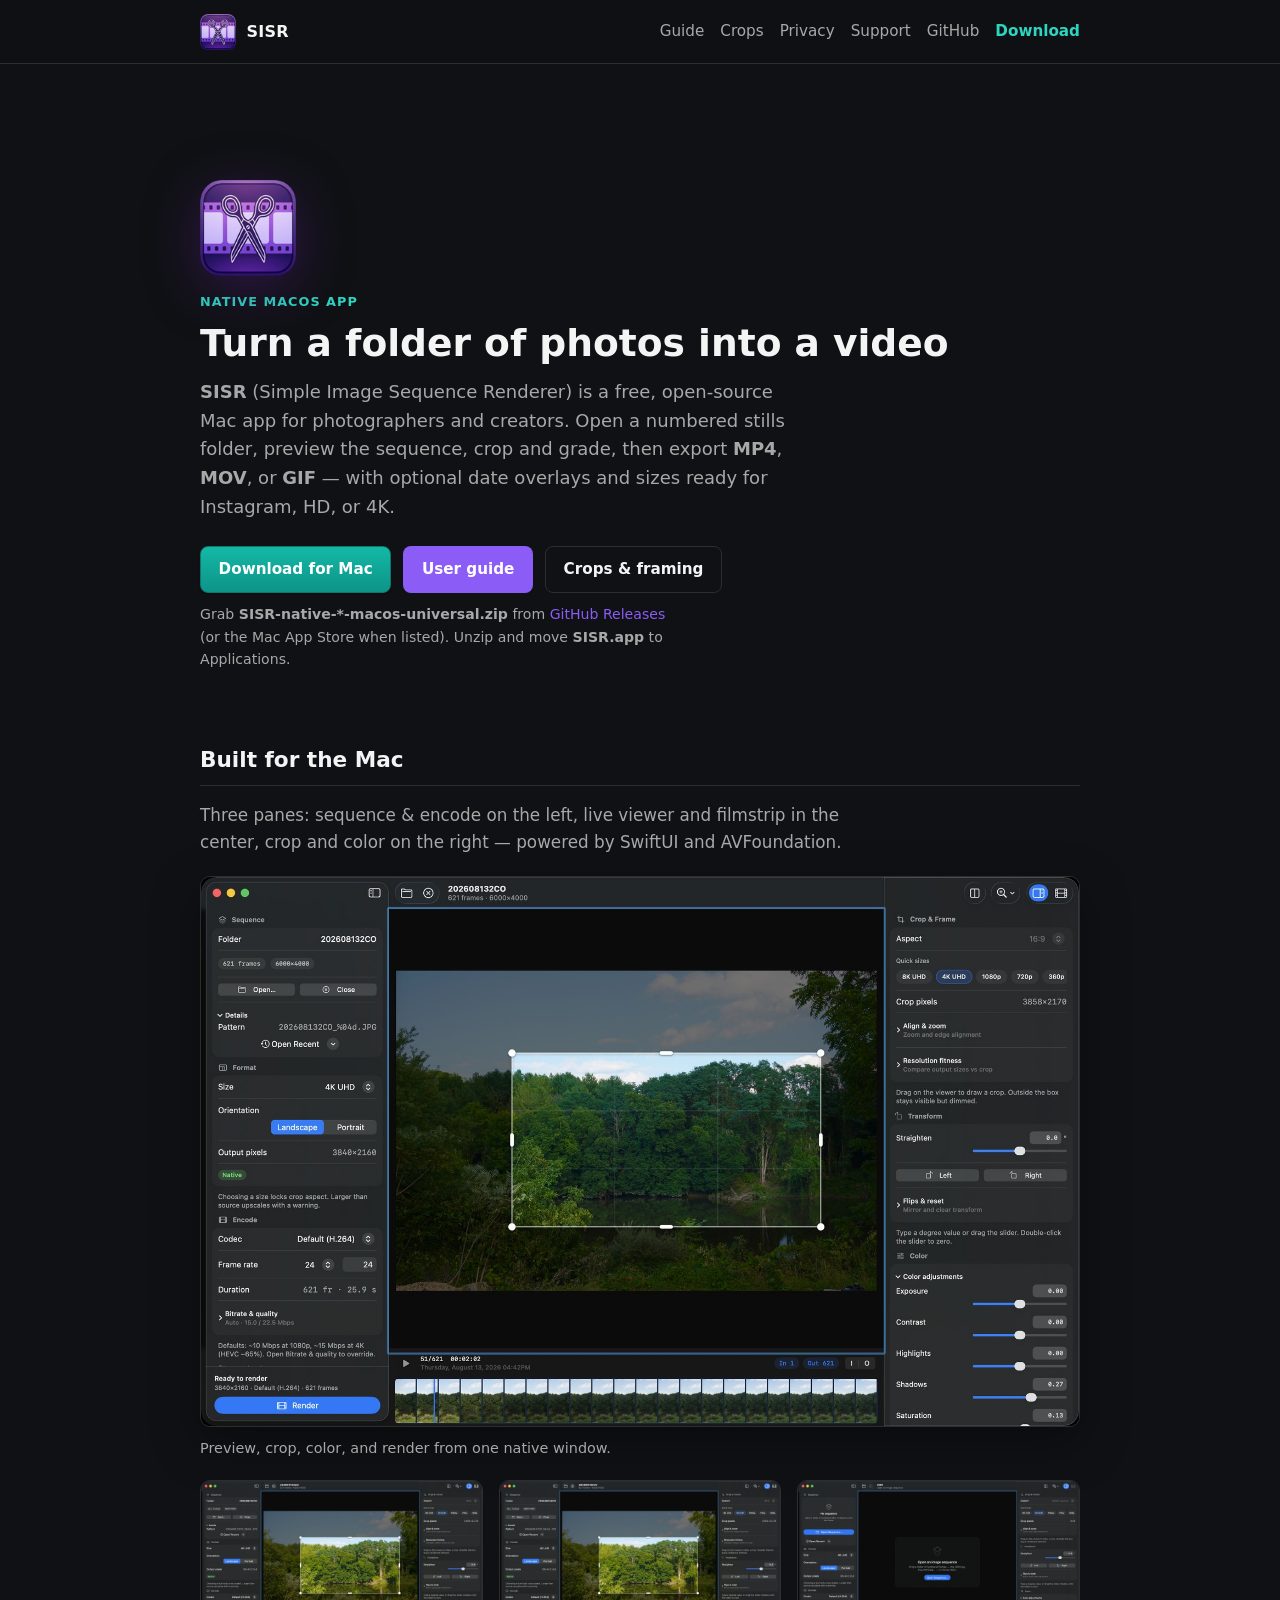
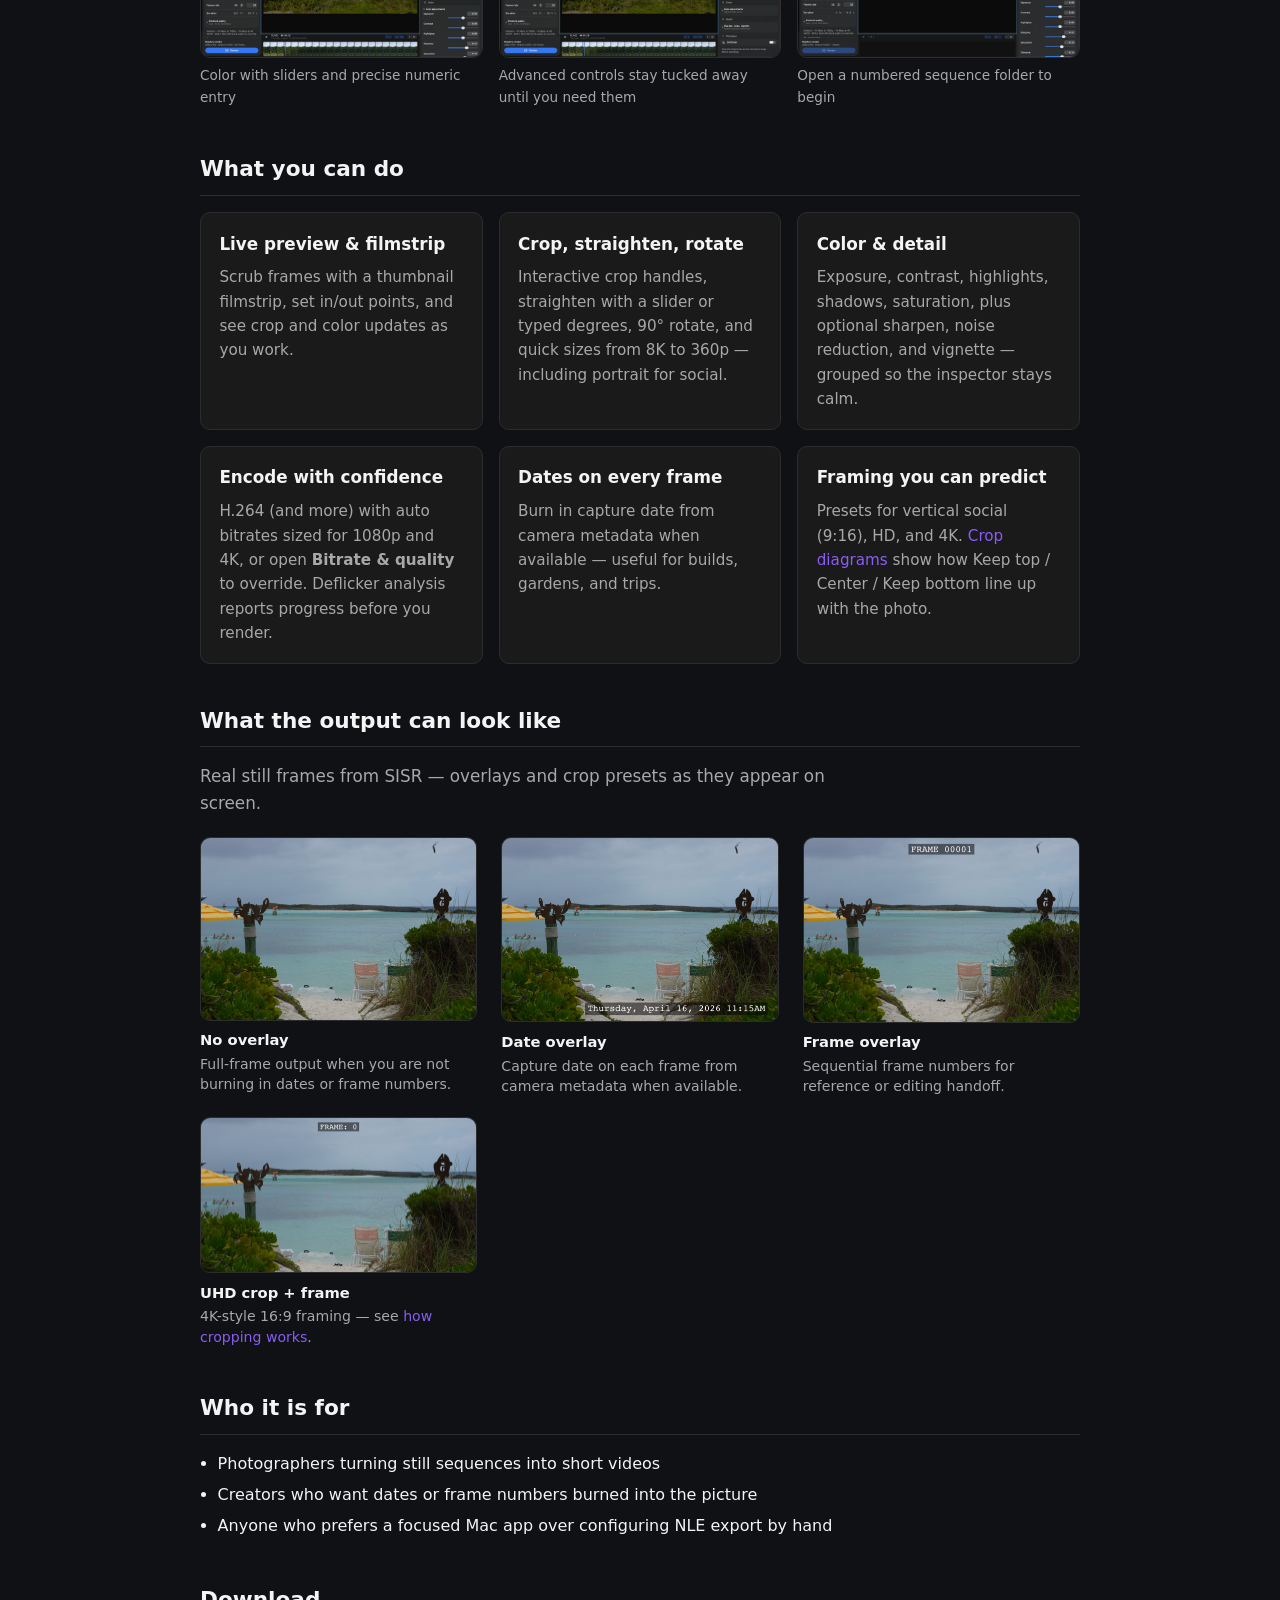
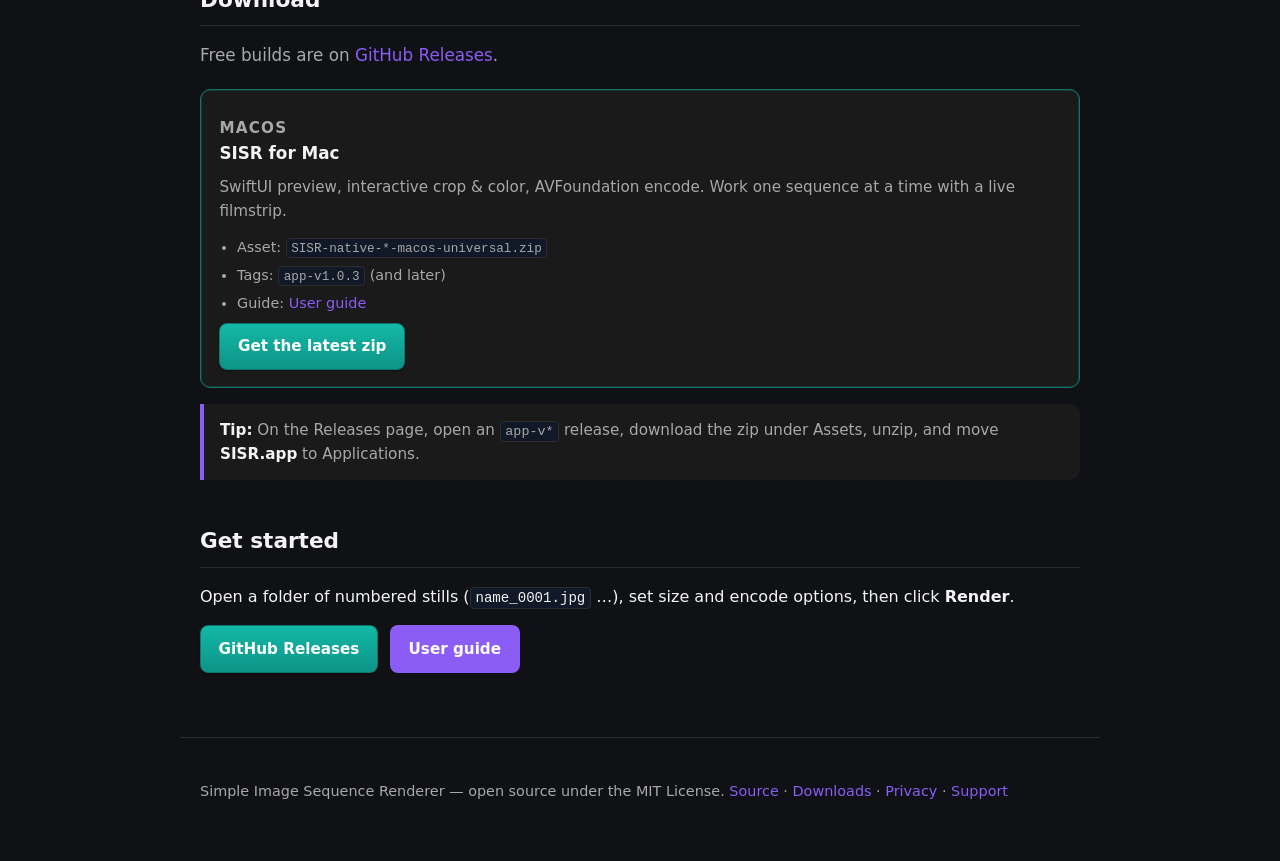
==== docs/index.html @ cbdf5a48 "Initial SISR macOS app at 1.0.3 Flattened native SwiftUI app, docs, and release pipeline as a dedica" ====
<!DOCTYPE html>
<html lang="en">
  <head>
    <meta charset="utf-8" />
    <meta name="viewport" content="width=device-width, initial-scale=1" />
    <title>SISR — Simple Image Sequence Renderer for Mac</title>
    <meta
      name="description"
      content="Native Mac app to turn numbered photo sequences into MP4, MOV, or GIF. Preview, crop, color, and encode with AVFoundation — free and open source."
    />
    <link rel="icon" type="image/png" sizes="32x32" href="assets/favicon-32.png" />
    <link rel="apple-touch-icon" href="assets/icon-128.png" />
    <link rel="stylesheet" href="assets/style.css" />
  </head>
  <body>
    <header class="site-header">
      <div class="site-header__inner">
        <a class="brand" href="index.html" aria-label="SISR home">
          <img
            class="brand__logo"
            src="assets/icon-128.png"
            width="36"
            height="36"
            alt=""
            decoding="async"
          />
          <span>SISR</span>
        </a>
        <nav class="nav" aria-label="Primary">
          <a href="guide.html">Guide</a>
          <a href="crops.html">Crops</a>
          <a href="privacy.html">Privacy</a>
          <a href="support.html">Support</a>
          <a href="https://github.com/timelapsetech/SISR-MacOS">GitHub</a>
          <a class="nav__download" href="https://github.com/timelapsetech/SISR-MacOS/releases"
            >Download</a
          >
        </nav>
      </div>
    </header>

    <main>
      <section class="hero">
        <p class="hero__logo-wrap">
          <img
            class="hero__logo"
            src="assets/icon-128.png"
            width="96"
            height="96"
            alt=""
            decoding="async"
          />
        </p>
        <p class="eyebrow">Native macOS app</p>
        <h1>Turn a folder of photos into a video</h1>
        <p class="lead">
          <strong>SISR</strong> (Simple Image Sequence Renderer) is a free, open-source Mac
          app for photographers and creators. Open a numbered stills folder, preview the
          sequence, crop and grade, then export <strong>MP4</strong>, <strong>MOV</strong>,
          or <strong>GIF</strong> — with optional date overlays and sizes ready for
          Instagram, HD, or 4K.
        </p>
        <div class="btn-row">
          <a
            class="btn btn--download"
            href="https://github.com/timelapsetech/SISR-MacOS/releases"
            >Download for Mac</a
          >
          <a class="btn btn--primary" href="guide.html">User guide</a>
          <a class="btn btn--ghost" href="crops.html">Crops &amp; framing</a>
        </div>
        <p class="download-hint">
          Grab <strong>SISR-native-*-macos-universal.zip</strong> from
          <a href="https://github.com/timelapsetech/SISR-MacOS/releases">GitHub Releases</a>
          (or the Mac App Store when listed). Unzip and move <strong>SISR.app</strong> to
          Applications.
        </p>
      </section>

      <section class="shot-showcase" aria-labelledby="ui-heading">
        <h2 id="ui-heading">Built for the Mac</h2>
        <p class="samples-showcase__lead">
          Three panes: sequence &amp; encode on the left, live viewer and filmstrip in the
          center, crop and color on the right — powered by SwiftUI and AVFoundation.
        </p>
        <figure class="shot-hero">
          <img
            src="assets/screenshots/web-01-workspace.jpg"
            alt="SISR main window with sequence settings, crop overlay, and color adjustments"
            width="1600"
            height="1000"
            decoding="async"
          />
          <figcaption>
            Preview, crop, color, and render from one native window.
          </figcaption>
        </figure>
        <div class="shot-grid">
          <figure class="shot-card">
            <img
              src="assets/screenshots/web-03-color.jpg"
              alt="Color adjustments with sliders and numeric fields"
              width="800"
              height="500"
              loading="lazy"
              decoding="async"
            />
            <figcaption>Color with sliders and precise numeric entry</figcaption>
          </figure>
          <figure class="shot-card">
            <img
              src="assets/screenshots/web-05-controls.jpg"
              alt="Progressive disclosure keeps advanced controls collapsed"
              width="800"
              height="500"
              loading="lazy"
              decoding="async"
            />
            <figcaption>Advanced controls stay tucked away until you need them</figcaption>
          </figure>
          <figure class="shot-card">
            <img
              src="assets/screenshots/web-04-empty.jpg"
              alt="Empty state prompting to open a sequence"
              width="800"
              height="500"
              loading="lazy"
              decoding="async"
            />
            <figcaption>Open a numbered sequence folder to begin</figcaption>
          </figure>
        </div>
      </section>

      <section>
        <h2>What you can do</h2>
        <div class="card-grid">
          <article class="card">
            <h3>Live preview &amp; filmstrip</h3>
            <p>
              Scrub frames with a thumbnail filmstrip, set in/out points, and see crop and
              color updates as you work.
            </p>
          </article>
          <article class="card">
            <h3>Crop, straighten, rotate</h3>
            <p>
              Interactive crop handles, straighten with a slider or typed degrees, 90°
              rotate, and quick sizes from 8K to 360p — including portrait for social.
            </p>
          </article>
          <article class="card">
            <h3>Color &amp; detail</h3>
            <p>
              Exposure, contrast, highlights, shadows, saturation, plus optional sharpen,
              noise reduction, and vignette — grouped so the inspector stays calm.
            </p>
          </article>
          <article class="card">
            <h3>Encode with confidence</h3>
            <p>
              H.264 (and more) with auto bitrates sized for 1080p and 4K, or open
              <strong>Bitrate &amp; quality</strong> to override. Deflicker analysis reports
              progress before you render.
            </p>
          </article>
          <article class="card">
            <h3>Dates on every frame</h3>
            <p>
              Burn in capture date from camera metadata when available — useful for builds,
              gardens, and trips.
            </p>
          </article>
          <article class="card">
            <h3>Framing you can predict</h3>
            <p>
              Presets for vertical social (9:16), HD, and 4K.
              <a href="crops.html">Crop diagrams</a> show how Keep top / Center / Keep bottom
              line up with the photo.
            </p>
          </article>
        </div>
      </section>

      <section id="samples" class="samples-showcase" aria-labelledby="samples-heading">
        <h2 id="samples-heading">What the output can look like</h2>
        <p class="samples-showcase__lead">
          Real still frames from SISR — overlays and crop presets as they appear on screen.
        </p>
        <div class="sample-grid">
          <figure class="sample-figure">
            <img
              src="assets/samples/output-clean.png"
              alt="Landscape photograph as a video frame with no text overlay"
              width="1100"
              height="725"
              loading="lazy"
              decoding="async"
            />
            <figcaption>
              <strong>No overlay</strong>
              Full-frame output when you are not burning in dates or frame numbers.
            </figcaption>
          </figure>
          <figure class="sample-figure">
            <img
              src="assets/samples/overlay-date.png"
              alt="Landscape photograph with a date stamp in the corner"
              width="1100"
              height="732"
              loading="lazy"
              decoding="async"
            />
            <figcaption>
              <strong>Date overlay</strong>
              Capture date on each frame from camera metadata when available.
            </figcaption>
          </figure>
          <figure class="sample-figure">
            <img
              src="assets/samples/overlay-frame.png"
              alt="Landscape photograph with a frame number in the corner"
              width="1100"
              height="733"
              loading="lazy"
              decoding="async"
            />
            <figcaption>
              <strong>Frame overlay</strong>
              Sequential frame numbers for reference or editing handoff.
            </figcaption>
          </figure>
          <figure class="sample-figure">
            <img
              src="assets/samples/crop-uhd-frame.png"
              alt="Wide landscape in 16:9 with a frame number overlay"
              width="1100"
              height="617"
              loading="lazy"
              decoding="async"
            />
            <figcaption>
              <strong>UHD crop + frame</strong>
              4K-style 16:9 framing — see <a href="crops.html">how cropping works</a>.
            </figcaption>
          </figure>
        </div>
      </section>

      <section>
        <h2>Who it is for</h2>
        <ul>
          <li>Photographers turning still sequences into short videos</li>
          <li>Creators who want dates or frame numbers burned into the picture</li>
          <li>Anyone who prefers a focused Mac app over configuring NLE export by hand</li>
        </ul>
      </section>

      <section id="downloads">
        <h2>Download</h2>
        <p class="samples-showcase__lead">
          Free builds are on
          <a href="https://github.com/timelapsetech/SISR-MacOS/releases">GitHub Releases</a>.
        </p>
        <div class="card-grid">
          <article class="card card--accent">
            <p class="card__eyebrow">macOS</p>
            <h3>SISR for Mac</h3>
            <p>
              SwiftUI preview, interactive crop &amp; color, AVFoundation encode. Work one
              sequence at a time with a live filmstrip.
            </p>
            <ul class="card__list">
              <li>Asset: <code>SISR-native-*-macos-universal.zip</code></li>
              <li>Tags: <code>app-v1.0.3</code> (and later)</li>
              <li>Guide: <a href="guide.html">User guide</a></li>
            </ul>
            <p class="card__actions">
              <a
                class="btn btn--download"
                href="https://github.com/timelapsetech/SISR-MacOS/releases"
                >Get the latest zip</a
              >
            </p>
          </article>
        </div>
        <p class="callout">
          <strong>Tip:</strong> On the Releases page, open an <code>app-v*</code> release,
          download the zip under Assets, unzip, and move <strong>SISR.app</strong> to
          Applications.
        </p>
      </section>

      <section>
        <h2>Get started</h2>
        <p>
          Open a folder of numbered stills (<code>name_0001.jpg</code> …), set size and
          encode options, then click <strong>Render</strong>.
        </p>
        <div class="download-inline">
          <a
            class="btn btn--download"
            href="https://github.com/timelapsetech/SISR-MacOS/releases"
            >GitHub Releases</a
          >
          <a class="btn btn--primary" href="guide.html">User guide</a>
        </div>
      </section>
    </main>

    <footer class="site-footer">
      <p>
        Simple Image Sequence Renderer — open source under the MIT License.
        <a href="https://github.com/timelapsetech/SISR-MacOS">Source</a>
        ·
        <a href="https://github.com/timelapsetech/SISR-MacOS/releases">Downloads</a>
        ·
        <a href="privacy.html">Privacy</a>
        ·
        <a href="support.html">Support</a>
      </p>
    </footer>
  </body>
</html>
---- docs/assets/style.css ----
/* SISR GitHub Pages — accents follow the purple app icon */
:root {
  --bg: #0f1114;
  --surface: #1a1a1a;
  --border: #2d2d2d;
  --text: #f4f4f5;
  --muted: #a8a8a8;
  --accent: #8b5cf6;
  --accent-dim: #7c3aed;
  --danger: #f87171;
  --ok: #34d399;
  --font: "Segoe UI", system-ui, -apple-system, sans-serif;
  --mono: ui-monospace, "Cascadia Code", "SF Mono", Menlo, monospace;
  --radius: 10px;
  --max: 920px;
  --max-wide: 1100px;
}

*,
*::before,
*::after {
  box-sizing: border-box;
}

html {
  scroll-behavior: smooth;
}

body {
  margin: 0;
  font-family: var(--font);
  background: var(--bg);
  color: var(--text);
  line-height: 1.6;
}

a {
  color: var(--accent);
  text-decoration: none;
}

a:hover {
  text-decoration: underline;
}

.site-header {
  position: sticky;
  top: 0;
  z-index: 50;
  background: rgba(15, 17, 20, 0.92);
  backdrop-filter: blur(10px);
  border-bottom: 1px solid var(--border);
}

.site-header__inner {
  max-width: var(--max);
  margin: 0 auto;
  padding: 0.85rem 1.25rem;
  display: flex;
  align-items: center;
  justify-content: space-between;
  gap: 1rem;
}

.brand {
  display: flex;
  align-items: center;
  gap: 0.65rem;
  font-weight: 700;
  letter-spacing: 0.02em;
  color: var(--text);
  text-decoration: none;
}

.brand:hover {
  text-decoration: none;
  color: var(--text);
}

.brand__logo {
  width: 36px;
  height: 36px;
  display: block;
  flex-shrink: 0;
  object-fit: contain;
}

.hero__logo-wrap {
  margin: 0 0 1rem;
}

.hero__logo {
  width: 96px;
  height: 96px;
  display: block;
  object-fit: contain;
  filter: drop-shadow(0 12px 28px rgba(88, 28, 135, 0.45));
}

.nav {
  display: flex;
  flex-wrap: wrap;
  gap: 0.5rem 1rem;
  font-size: 0.95rem;
}

.nav a {
  color: var(--muted);
}

.nav a:hover {
  color: var(--text);
}

.nav a.nav__download {
  color: #2dd4bf;
  font-weight: 600;
}

.nav a.nav__download:hover {
  color: #5eead4;
}

main {
  max-width: var(--max);
  margin: 0 auto;
  padding: 2rem 1.25rem 4rem;
}

.hero {
  padding: 2.5rem 0 2rem;
}

.hero h1 {
  font-size: clamp(1.75rem, 4vw, 2.35rem);
  line-height: 1.2;
  margin: 0 0 0.75rem;
  font-weight: 800;
}

.lead {
  font-size: 1.125rem;
  color: var(--muted);
  max-width: 52ch;
  margin: 0 0 1.5rem;
}

.btn-row {
  display: flex;
  flex-wrap: wrap;
  gap: 0.75rem;
  align-items: center;
}

.download-hint {
  margin: 0.65rem 0 0;
  font-size: 0.88rem;
  color: var(--muted);
  max-width: 52ch;
}

.get-started-advanced {
  margin: 1.25rem 0 0;
  font-size: 0.95rem;
  color: var(--muted);
  max-width: 60ch;
}

.download-inline {
  margin: 1rem 0 0;
  display: flex;
  flex-wrap: wrap;
  gap: 0.75rem;
  align-items: center;
}

.download-inline .download-hint {
  margin: 0;
  flex: 1;
  min-width: min(100%, 16rem);
}

.btn {
  display: inline-flex;
  align-items: center;
  justify-content: center;
  padding: 0.65rem 1.1rem;
  border-radius: 8px;
  font-weight: 600;
  font-size: 0.95rem;
  border: 1px solid transparent;
  cursor: pointer;
  text-decoration: none;
}

.btn:hover {
  text-decoration: none;
}

.btn--primary {
  background: var(--accent);
  color: #fff;
}

.btn--primary:hover {
  background: var(--accent-dim);
  color: #fff;
}

.btn--download {
  background: linear-gradient(180deg, #14b8a6 0%, #0d9488 100%);
  color: #fff;
  border-color: #0f766e;
  box-shadow: 0 1px 2px rgba(0, 0, 0, 0.35);
}

.btn--download:hover {
  background: linear-gradient(180deg, #2dd4bf 0%, #14b8a6 100%);
  color: #fff;
}

.btn--ghost {
  background: transparent;
  border-color: var(--border);
  color: var(--text);
}

.btn--ghost:hover {
  border-color: var(--accent);
  color: var(--text);
}

section {
  margin-top: 2.75rem;
}

section h2 {
  font-size: 1.35rem;
  margin: 0 0 1rem;
  padding-bottom: 0.5rem;
  border-bottom: 1px solid var(--border);
}

section h3 {
  font-size: 1.1rem;
  margin: 1.5rem 0 0.5rem;
}

p {
  margin: 0.65rem 0;
}

ul {
  margin: 0.5rem 0 0.5rem 1.1rem;
  padding: 0;
}

li {
  margin: 0.35rem 0;
}

.card-grid {
  display: grid;
  gap: 1rem;
  grid-template-columns: repeat(auto-fit, minmax(240px, 1fr));
}

.card {
  background: var(--surface);
  border: 1px solid var(--border);
  border-radius: var(--radius);
  padding: 1.1rem 1.15rem;
}

.card h3 {
  margin-top: 0;
  font-size: 1.05rem;
}

.card p {
  color: var(--muted);
  font-size: 0.95rem;
  margin: 0.5rem 0 0;
}

.card--accent {
  border-color: #0f766e;
  box-shadow: inset 0 0 0 1px rgba(45, 212, 191, 0.15);
}

.card__eyebrow {
  margin: 0 0 0.35rem;
  font-size: 0.72rem;
  font-weight: 700;
  letter-spacing: 0.08em;
  text-transform: uppercase;
  color: #2dd4bf;
}

.card__list {
  margin: 0.75rem 0 0 1.1rem;
  padding: 0;
  color: var(--muted);
  font-size: 0.9rem;
}

.card__list li {
  margin: 0.3rem 0;
}

.card__actions {
  margin: 1rem 0 0;
  display: flex;
  flex-wrap: wrap;
  gap: 0.65rem;
}

.callout {
  border-left: 4px solid var(--accent);
  background: var(--surface);
  padding: 0.85rem 1rem;
  border-radius: 0 var(--radius) var(--radius) 0;
  margin: 1rem 0;
  color: var(--muted);
  font-size: 0.95rem;
}

.callout strong {
  color: var(--text);
}

table {
  width: 100%;
  border-collapse: collapse;
  font-size: 0.92rem;
  margin: 1rem 0;
}

th,
td {
  border: 1px solid var(--border);
  padding: 0.55rem 0.65rem;
  text-align: left;
  vertical-align: top;
}

th {
  background: var(--surface);
  color: var(--muted);
  font-weight: 600;
}

code,
kbd {
  font-family: var(--mono);
  font-size: 0.88em;
  background: #111827;
  padding: 0.12em 0.35em;
  border-radius: 4px;
  border: 1px solid var(--border);
}

pre {
  background: #111827;
  border: 1px solid var(--border);
  border-radius: var(--radius);
  padding: 1rem;
  overflow-x: auto;
  font-size: 0.85rem;
  line-height: 1.45;
}

pre code {
  border: 0;
  padding: 0;
  background: transparent;
}

.figure {
  margin: 1.25rem 0;
  padding: 1rem;
  background: var(--surface);
  border: 1px solid var(--border);
  border-radius: var(--radius);
}

.figure__title {
  font-weight: 700;
  margin: 0 0 0.75rem;
  font-size: 1rem;
}

.figure__caption {
  margin: 0.75rem 0 0;
  font-size: 0.9rem;
  color: var(--muted);
}

.figure__intro {
  margin: 0 0 1rem;
  font-size: 0.95rem;
  color: var(--muted);
}

.diagram-row {
  display: grid;
  gap: 1rem;
  grid-template-columns: repeat(auto-fit, minmax(200px, 1fr));
  align-items: start;
}

.diagram-box {
  text-align: center;
}

.diagram-box svg {
  max-width: 100%;
  height: auto;
  display: block;
  margin: 0 auto;
}

.diagram-label {
  font-size: 0.82rem;
  color: var(--muted);
  margin-top: 0.5rem;
}

.app-map {
  font-size: 0.8rem;
  color: var(--muted);
  display: inline-block;
  margin-top: 0.2rem;
  line-height: 1.45;
}

.badge {
  display: inline-block;
  font-size: 0.72rem;
  font-weight: 700;
  text-transform: uppercase;
  letter-spacing: 0.06em;
  padding: 0.2rem 0.45rem;
  border-radius: 4px;
  background: #1e3a5f;
  color: #93c5fd;
  vertical-align: middle;
}

/* Sample output screenshots (marketing / guide) */
.samples-showcase {
  margin-top: 2.5rem;
}

.samples-showcase__lead {
  color: var(--muted);
  font-size: 1.05rem;
  max-width: 62ch;
  margin: 0 0 1.25rem;
}

.sample-grid {
  display: grid;
  gap: 1.25rem 1.5rem;
  grid-template-columns: repeat(auto-fit, minmax(240px, 1fr));
  align-items: start;
}

.sample-figure {
  margin: 0;
  padding: 0;
}

.sample-figure img {
  width: 100%;
  height: auto;
  display: block;
  border-radius: var(--radius);
  border: 1px solid var(--border);
  background: #111827;
}

.sample-figure figcaption {
  margin: 0.55rem 0 0;
  font-size: 0.88rem;
  color: var(--muted);
  line-height: 1.45;
}

.sample-figure figcaption strong {
  color: var(--text);
  display: block;
  font-size: 0.92rem;
  margin-bottom: 0.2rem;
}

.sample-grid--compact {
  grid-template-columns: repeat(auto-fit, minmax(200px, 1fr));
  max-width: 100%;
}

.sample-realshot {
  margin-top: 1.5rem;
}

.site-footer {
  max-width: var(--max);
  margin: 0 auto;
  padding: 2rem 1.25rem 3rem;
  border-top: 1px solid var(--border);
  color: var(--muted);
  font-size: 0.9rem;
}

.eyebrow {
  margin: 0 0 0.5rem;
  font-size: 0.8rem;
  font-weight: 700;
  letter-spacing: 0.08em;
  text-transform: uppercase;
  color: #2dd4bf;
}

.shot-showcase {
  margin-top: 2.5rem;
}

.shot-hero {
  margin: 0 0 1.25rem;
  padding: 0;
}

.shot-hero--inline {
  margin: 1.5rem 0;
}

.shot-hero img {
  width: 100%;
  height: auto;
  display: block;
  border-radius: var(--radius);
  border: 1px solid var(--border);
  background: #111827;
  box-shadow: 0 16px 48px rgba(0, 0, 0, 0.35);
}

.shot-hero figcaption {
  margin: 0.65rem 0 0;
  font-size: 0.9rem;
  color: var(--muted);
}

.shot-grid {
  display: grid;
  gap: 1rem;
  grid-template-columns: repeat(auto-fit, minmax(220px, 1fr));
}

.shot-card {
  margin: 0;
}

.shot-card img {
  width: 100%;
  height: auto;
  display: block;
  border-radius: var(--radius);
  border: 1px solid var(--border);
  background: #111827;
}

.shot-card figcaption {
  margin: 0.45rem 0 0;
  font-size: 0.85rem;
  color: var(--muted);
}

.steps {
  margin: 0.5rem 0 0.5rem 1.25rem;
  padding: 0;
}

.steps li {
  margin: 0.5rem 0;
}

.nav a[aria-current="page"] {
  color: var(--text);
  font-weight: 600;
}

@media (max-width: 520px) {
  .site-header__inner {
    flex-direction: column;
    align-items: flex-start;
  }
}
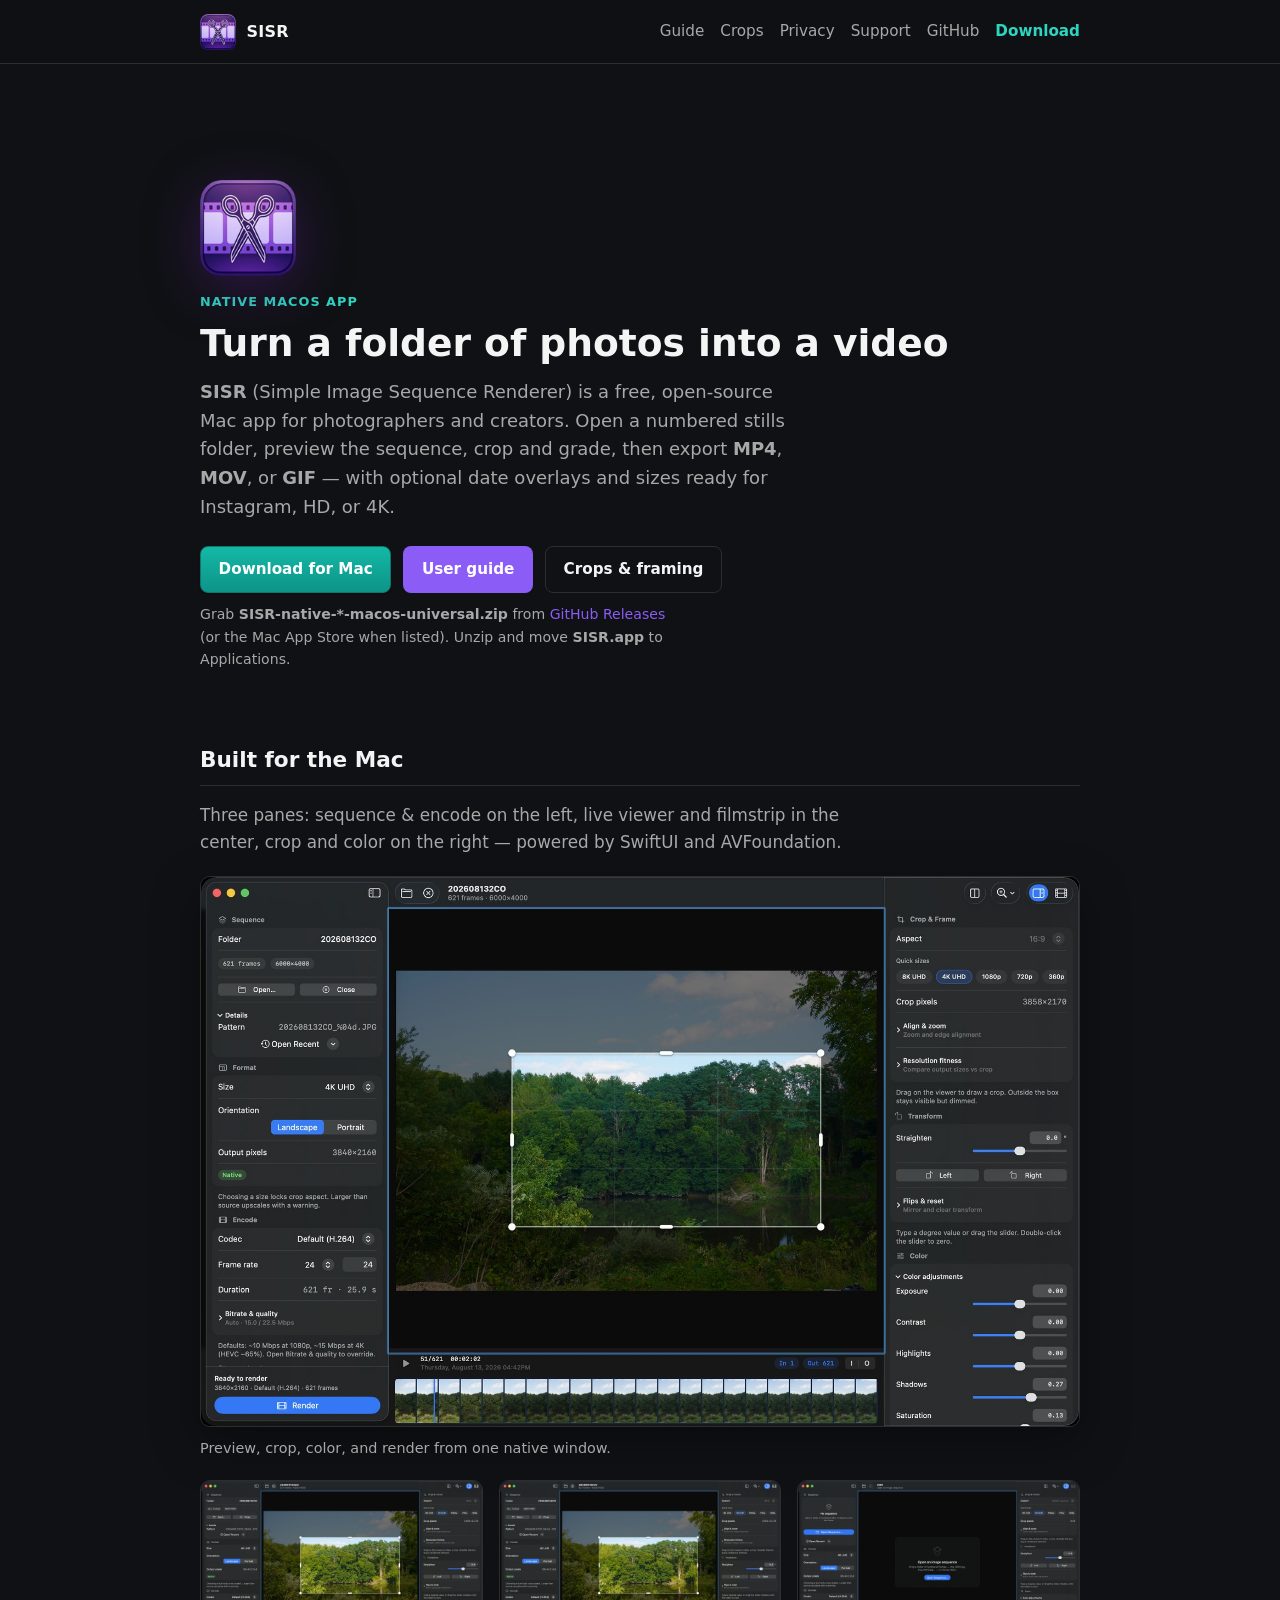
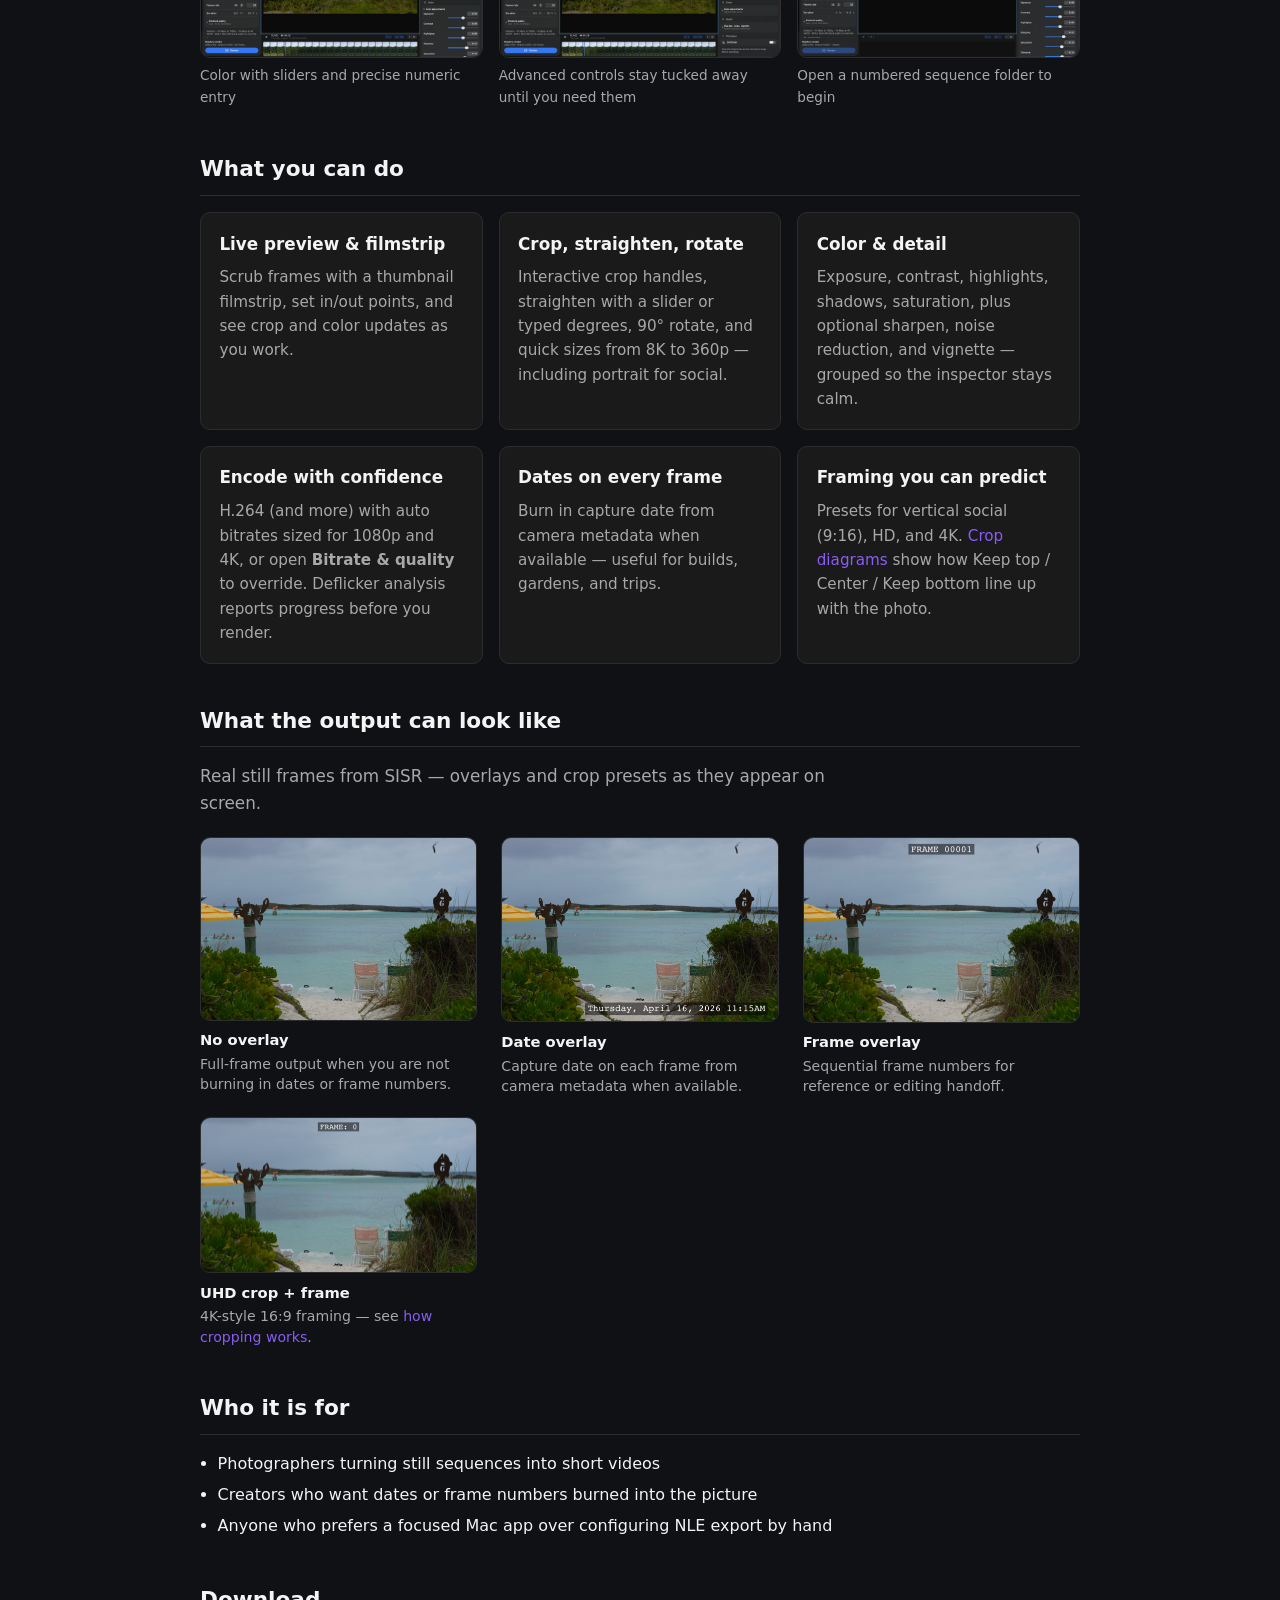
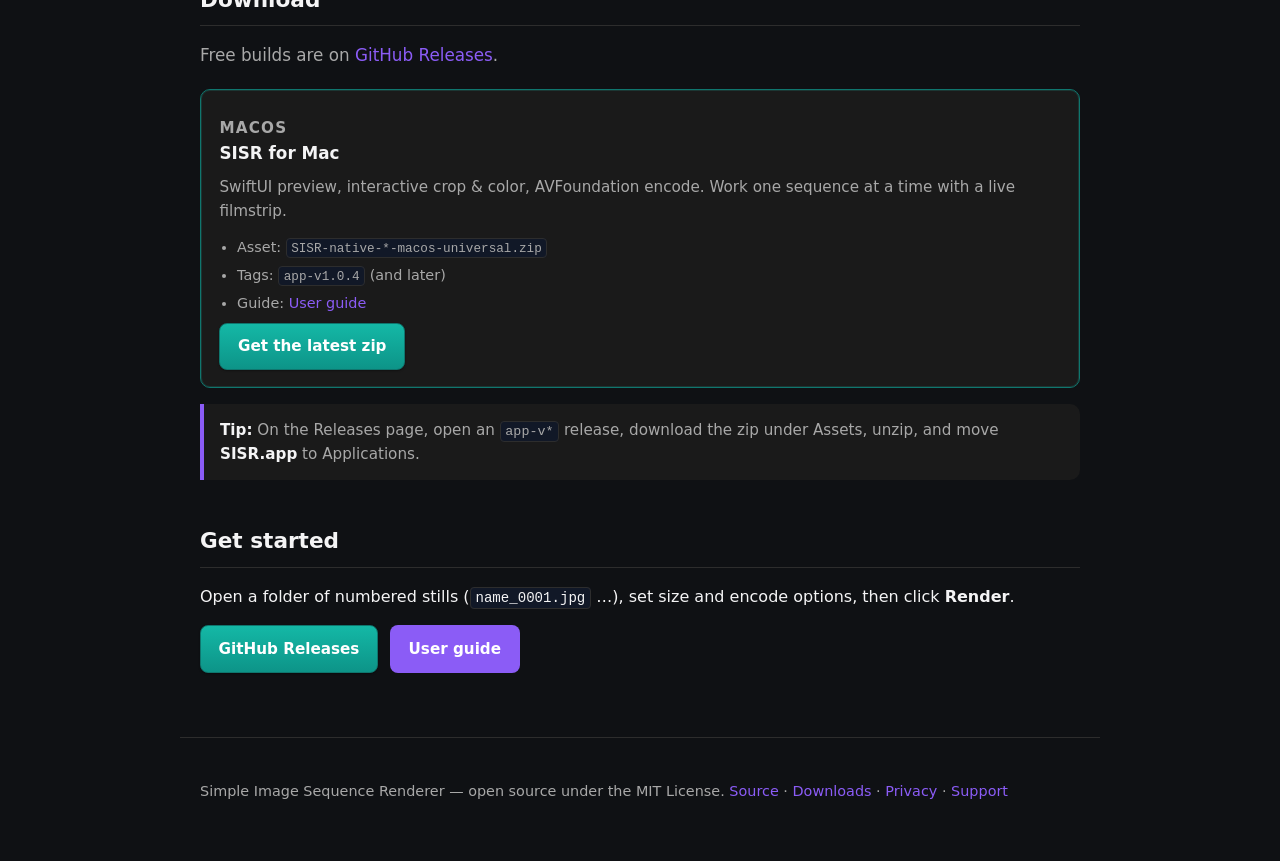
==== commit 3ab071c1: "Fix overlay opacity render" ====
--- a/docs/index.html
+++ b/docs/index.html
@@ -272,7 +272,7 @@
             </p>
             <ul class="card__list">
               <li>Asset: <code>SISR-native-*-macos-universal.zip</code></li>
-              <li>Tags: <code>app-v1.0.3</code> (and later)</li>
+              <li>Tags: <code>app-v1.0.4</code> (and later)</li>
               <li>Guide: <a href="guide.html">User guide</a></li>
             </ul>
             <p class="card__actions">
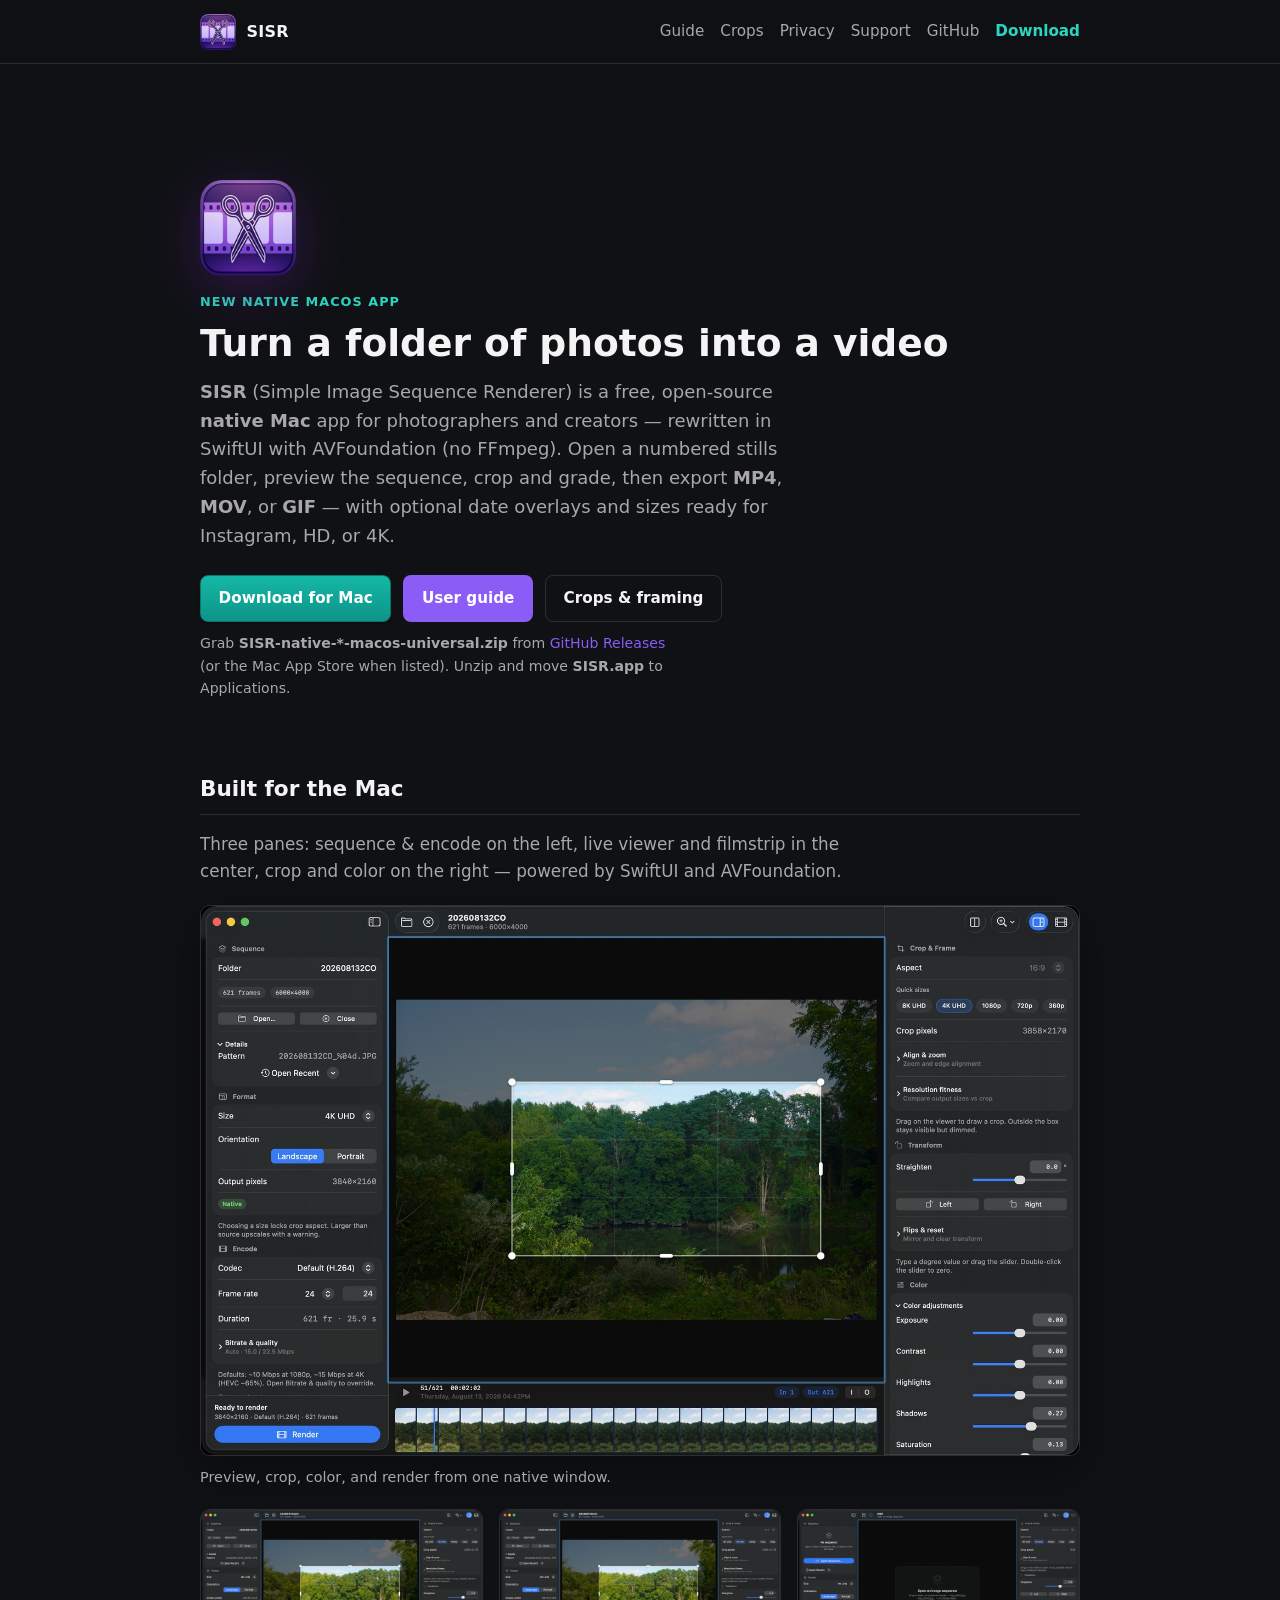
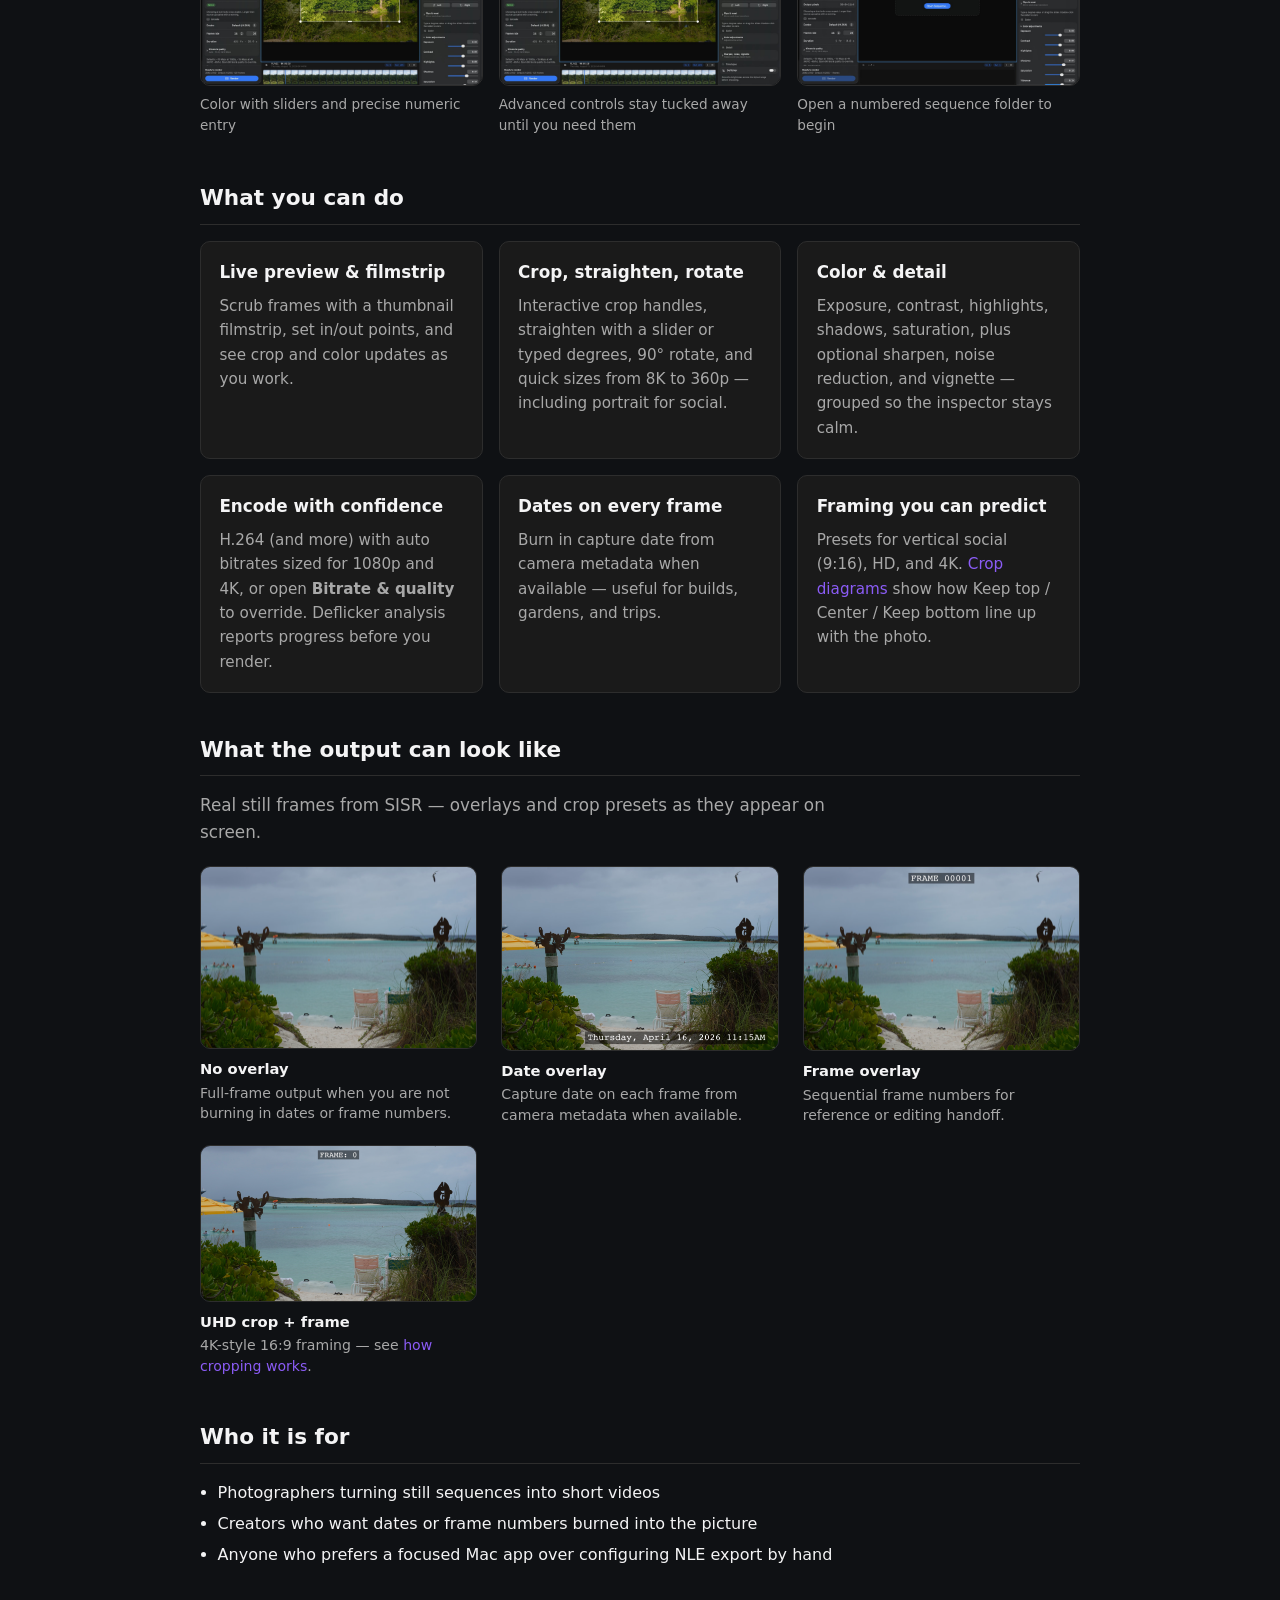
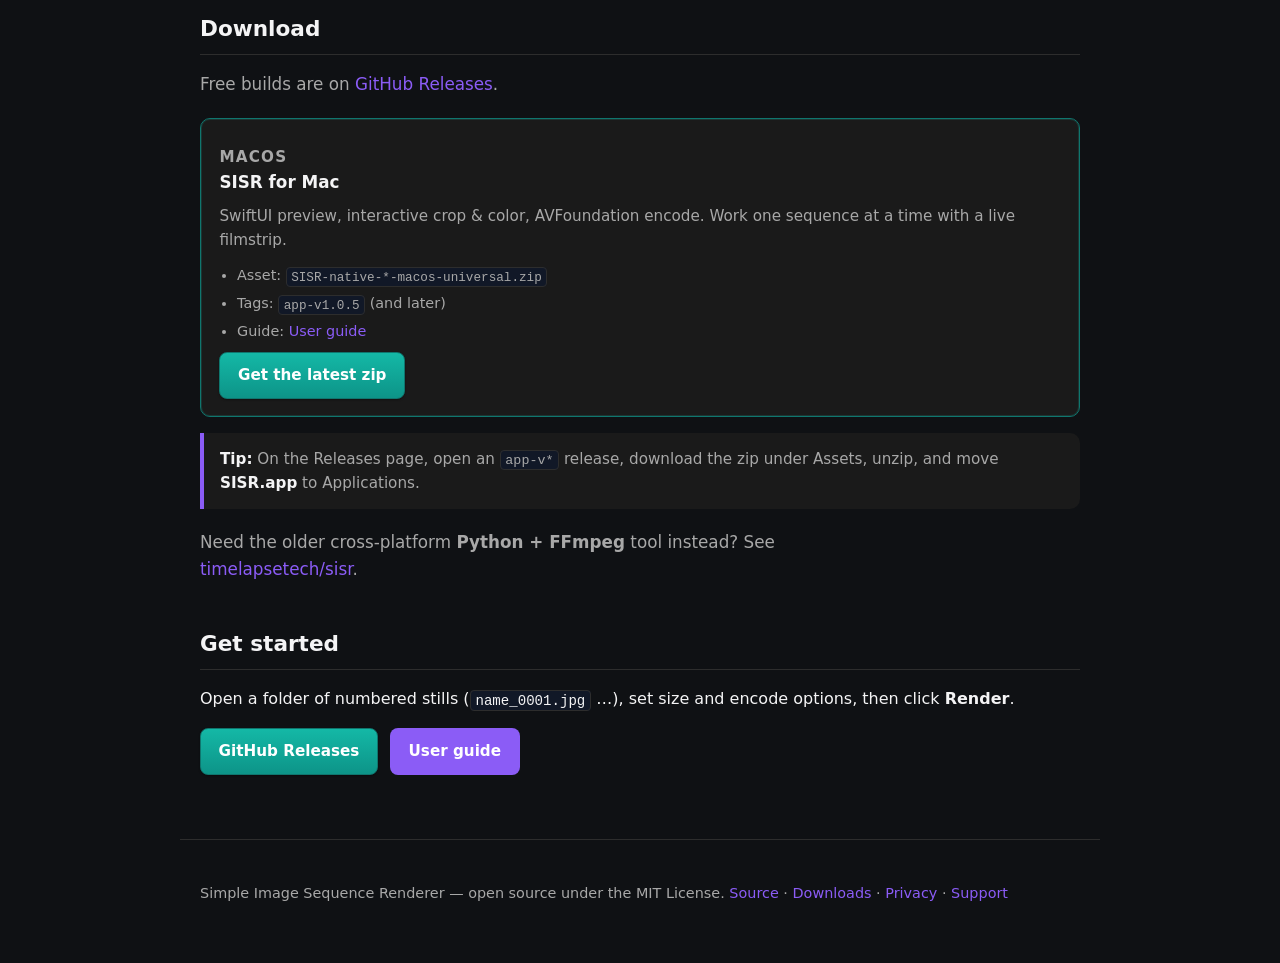
==== commit 3d0e86c3: "Update sandboxing and window close" ====
--- a/docs/index.html
+++ b/docs/index.html
@@ -51,11 +51,12 @@
             decoding="async"
           />
         </p>
-        <p class="eyebrow">Native macOS app</p>
+        <p class="eyebrow">New native macOS app</p>
         <h1>Turn a folder of photos into a video</h1>
         <p class="lead">
-          <strong>SISR</strong> (Simple Image Sequence Renderer) is a free, open-source Mac
-          app for photographers and creators. Open a numbered stills folder, preview the
+          <strong>SISR</strong> (Simple Image Sequence Renderer) is a free, open-source
+          <strong>native Mac</strong> app for photographers and creators — rewritten in
+          SwiftUI with AVFoundation (no FFmpeg). Open a numbered stills folder, preview the
           sequence, crop and grade, then export <strong>MP4</strong>, <strong>MOV</strong>,
           or <strong>GIF</strong> — with optional date overlays and sizes ready for
           Instagram, HD, or 4K.
@@ -272,7 +273,7 @@
             </p>
             <ul class="card__list">
               <li>Asset: <code>SISR-native-*-macos-universal.zip</code></li>
-              <li>Tags: <code>app-v1.0.4</code> (and later)</li>
+              <li>Tags: <code>app-v1.0.5</code> (and later)</li>
               <li>Guide: <a href="guide.html">User guide</a></li>
             </ul>
             <p class="card__actions">
@@ -288,6 +289,11 @@
           <strong>Tip:</strong> On the Releases page, open an <code>app-v*</code> release,
           download the zip under Assets, unzip, and move <strong>SISR.app</strong> to
           Applications.
+        </p>
+        <p class="samples-showcase__lead" style="margin-top: 1.25rem">
+          Need the older cross-platform <strong>Python + FFmpeg</strong> tool instead?
+          See
+          <a href="https://github.com/timelapsetech/sisr">timelapsetech/sisr</a>.
         </p>
       </section>
 
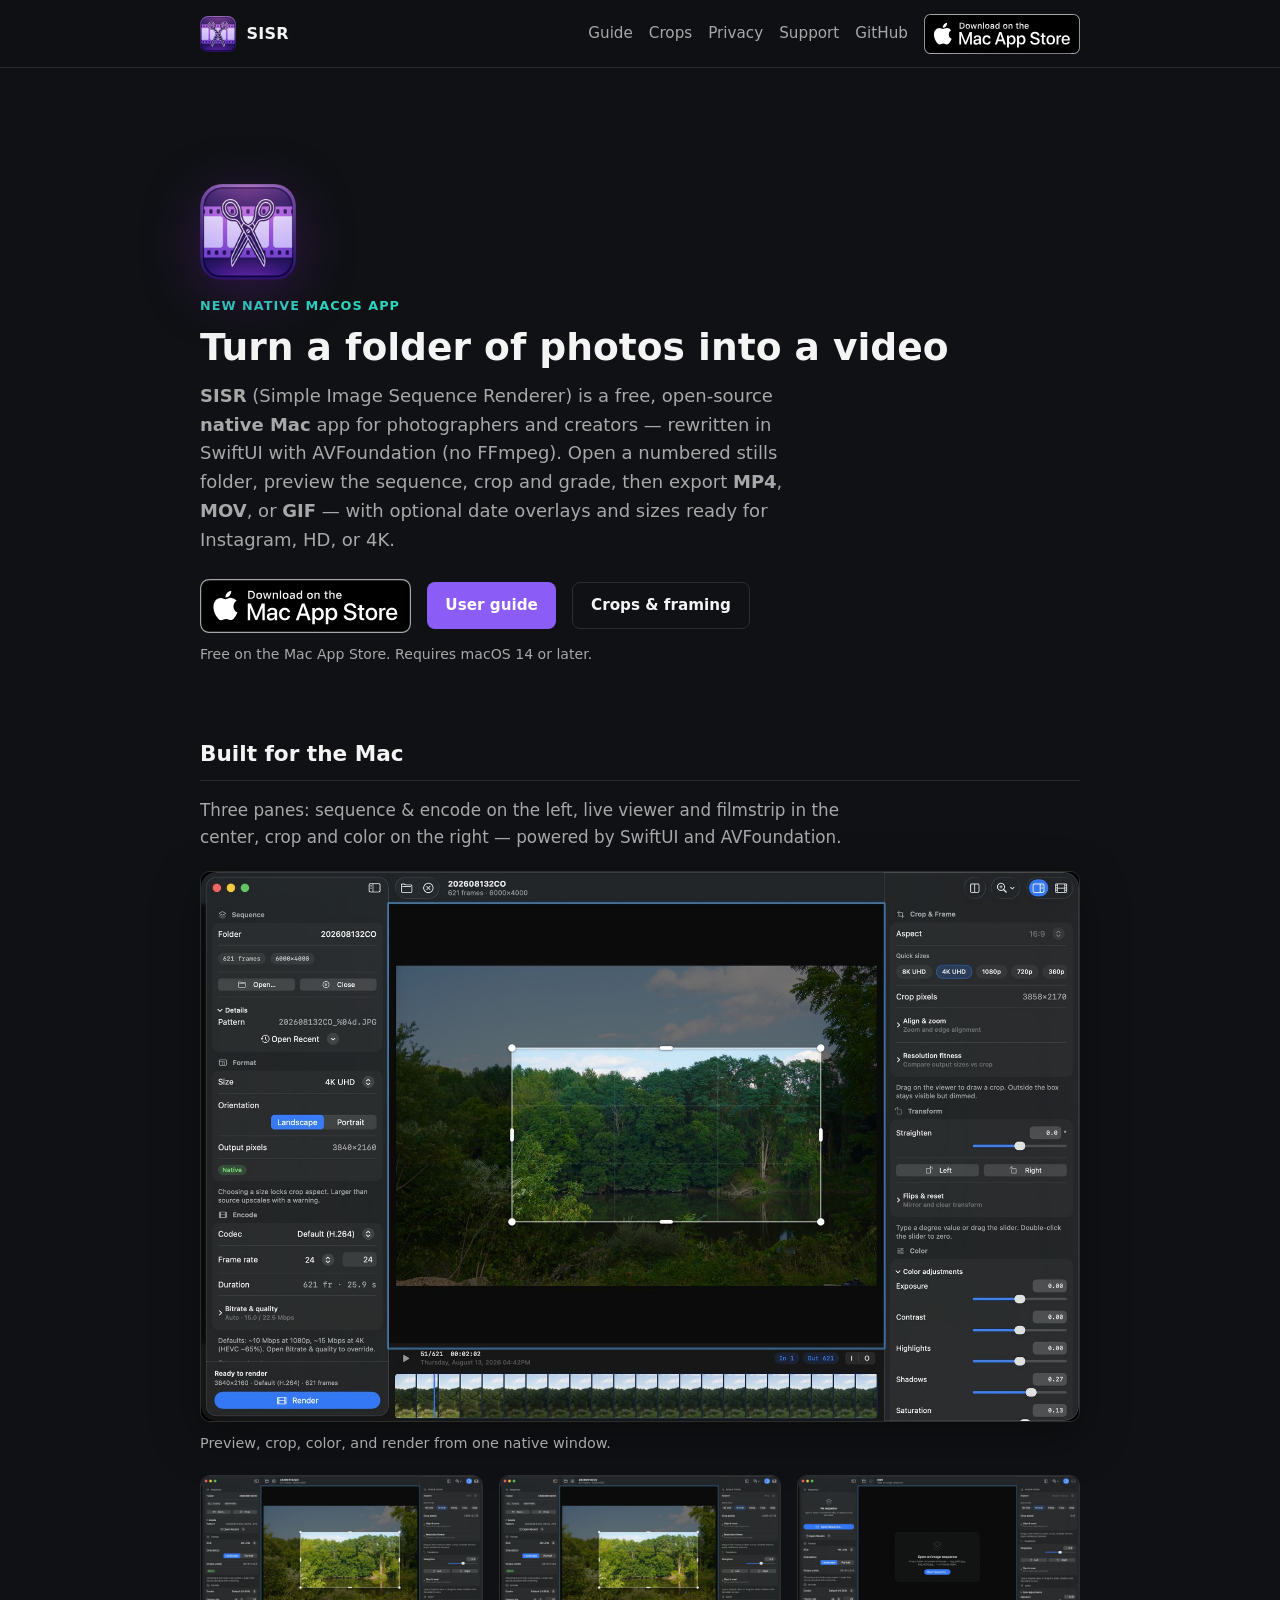
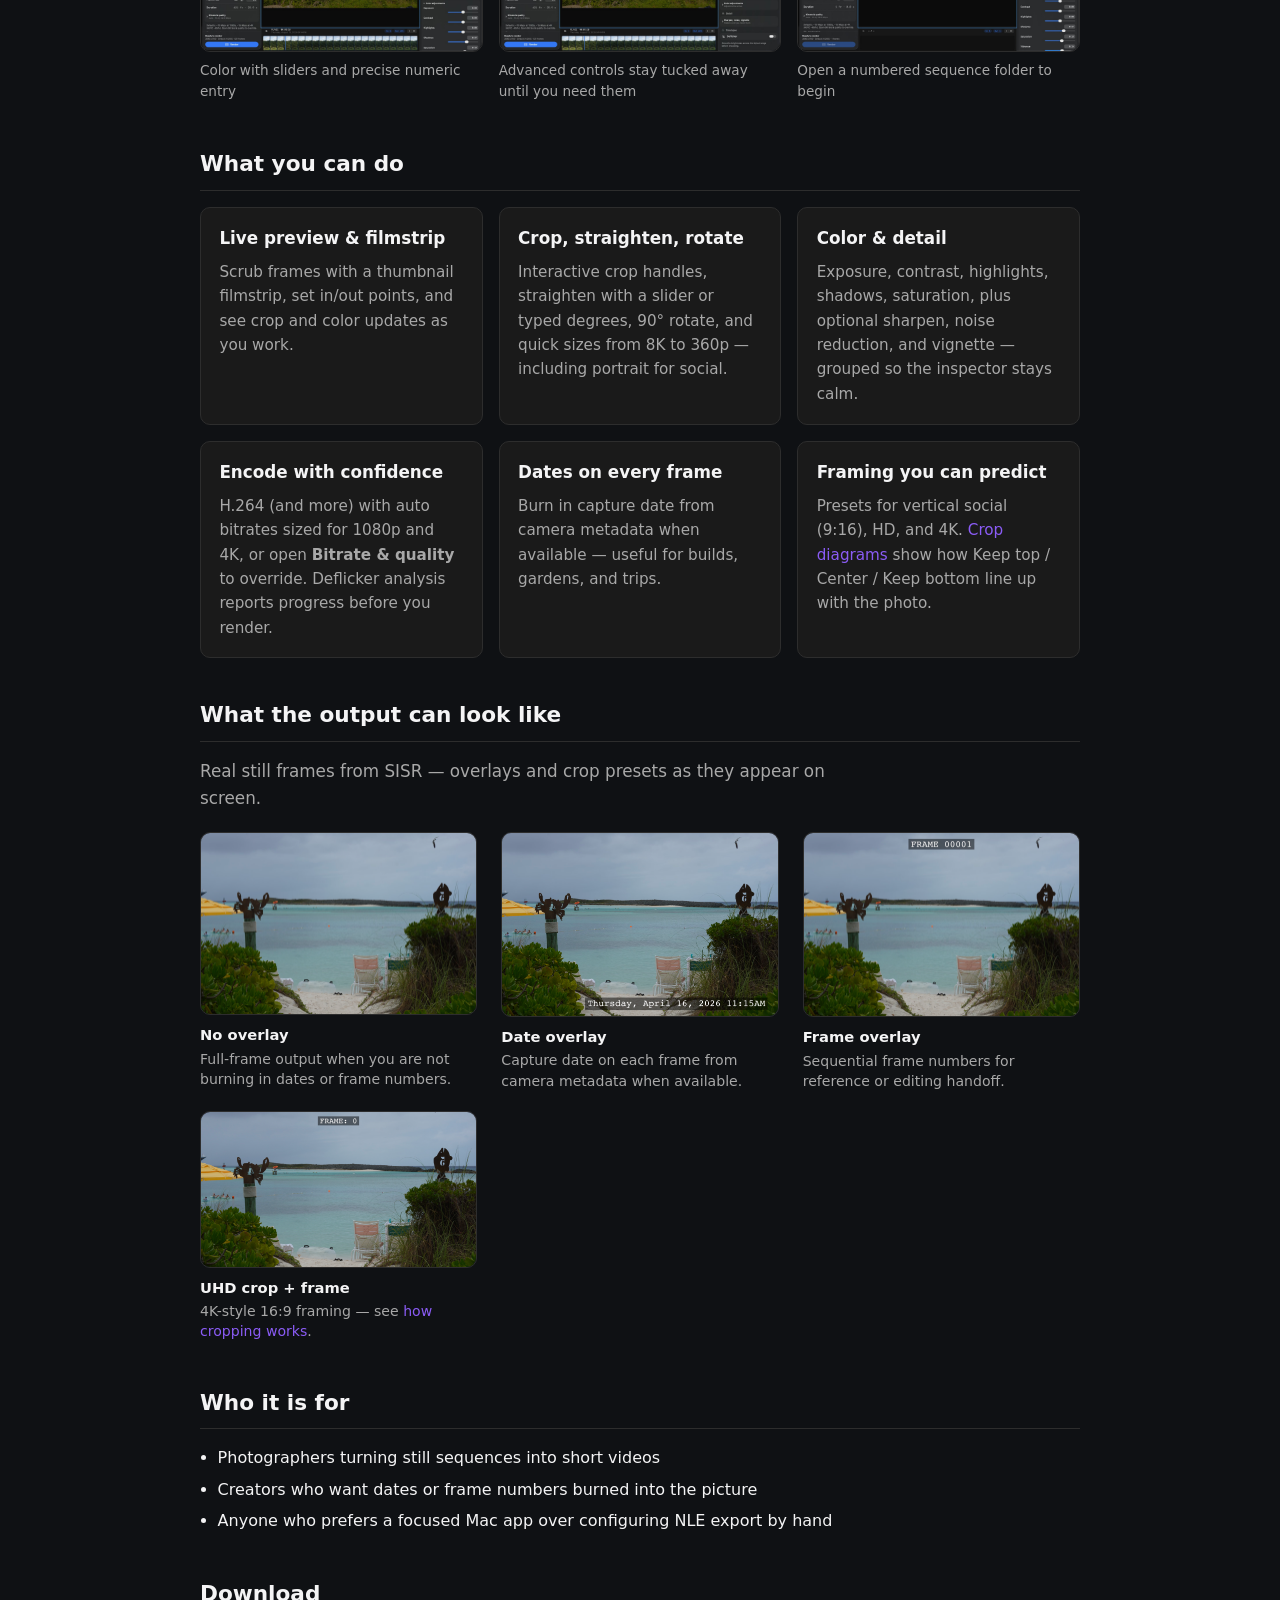
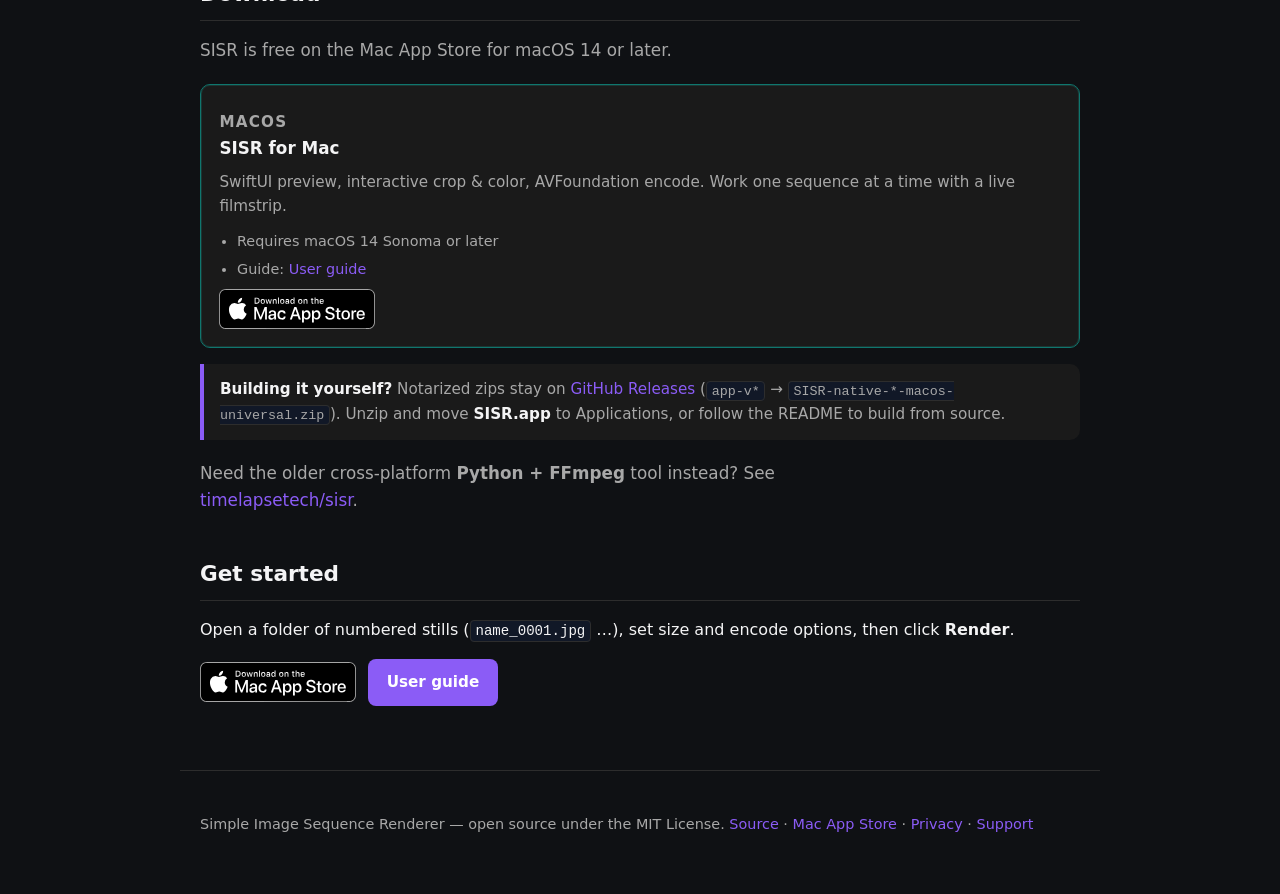
==== commit 3d5ee637: "Updated docs for app store link" ====
--- a/docs/index.html
+++ b/docs/index.html
@@ -6,7 +6,7 @@
     <title>SISR — Simple Image Sequence Renderer for Mac</title>
     <meta
       name="description"
-      content="Native Mac app to turn numbered photo sequences into MP4, MOV, or GIF. Preview, crop, color, and encode with AVFoundation — free and open source."
+      content="Native Mac app to turn numbered photo sequences into MP4, MOV, or GIF. Preview, crop, color, and encode with AVFoundation. Free on the Mac App Store."
     />
     <link rel="icon" type="image/png" sizes="32x32" href="assets/favicon-32.png" />
     <link rel="apple-touch-icon" href="assets/icon-128.png" />
@@ -32,9 +32,18 @@
           <a href="privacy.html">Privacy</a>
           <a href="support.html">Support</a>
           <a href="https://github.com/timelapsetech/SISR-MacOS">GitHub</a>
-          <a class="nav__download" href="https://github.com/timelapsetech/SISR-MacOS/releases"
-            >Download</a
+          <a
+            class="app-store-badge"
+            href="https://apps.apple.com/us/app/sisr/id6818915389?mt=12"
+            aria-label="Download on the Mac App Store"
           >
+            <img
+              src="assets/download-on-the-mac-app-store.svg"
+              alt="Download on the Mac App Store"
+              width="156"
+              height="40"
+            />
+          </a>
         </nav>
       </div>
     </header>
@@ -63,18 +72,22 @@
         </p>
         <div class="btn-row">
           <a
-            class="btn btn--download"
-            href="https://github.com/timelapsetech/SISR-MacOS/releases"
-            >Download for Mac</a
+            class="app-store-badge app-store-badge--lg"
+            href="https://apps.apple.com/us/app/sisr/id6818915389?mt=12"
+            aria-label="Download on the Mac App Store"
           >
+            <img
+              src="assets/download-on-the-mac-app-store.svg"
+              alt="Download on the Mac App Store"
+              width="211"
+              height="54"
+            />
+          </a>
           <a class="btn btn--primary" href="guide.html">User guide</a>
           <a class="btn btn--ghost" href="crops.html">Crops &amp; framing</a>
         </div>
         <p class="download-hint">
-          Grab <strong>SISR-native-*-macos-universal.zip</strong> from
-          <a href="https://github.com/timelapsetech/SISR-MacOS/releases">GitHub Releases</a>
-          (or the Mac App Store when listed). Unzip and move <strong>SISR.app</strong> to
-          Applications.
+          Free on the Mac App Store. Requires macOS 14 or later.
         </p>
       </section>
 
@@ -260,8 +273,7 @@
       <section id="downloads">
         <h2>Download</h2>
         <p class="samples-showcase__lead">
-          Free builds are on
-          <a href="https://github.com/timelapsetech/SISR-MacOS/releases">GitHub Releases</a>.
+          SISR is free on the Mac App Store for macOS 14 or later.
         </p>
         <div class="card-grid">
           <article class="card card--accent">
@@ -272,23 +284,31 @@
               sequence at a time with a live filmstrip.
             </p>
             <ul class="card__list">
-              <li>Asset: <code>SISR-native-*-macos-universal.zip</code></li>
-              <li>Tags: <code>app-v1.0.5</code> (and later)</li>
+              <li>Requires macOS 14 Sonoma or later</li>
               <li>Guide: <a href="guide.html">User guide</a></li>
             </ul>
             <p class="card__actions">
               <a
-                class="btn btn--download"
-                href="https://github.com/timelapsetech/SISR-MacOS/releases"
-                >Get the latest zip</a
+                class="app-store-badge"
+                href="https://apps.apple.com/us/app/sisr/id6818915389?mt=12"
+                aria-label="Download on the Mac App Store"
               >
+                <img
+                  src="assets/download-on-the-mac-app-store.svg"
+                  alt="Download on the Mac App Store"
+                  width="156"
+                  height="40"
+                />
+              </a>
             </p>
           </article>
         </div>
         <p class="callout">
-          <strong>Tip:</strong> On the Releases page, open an <code>app-v*</code> release,
-          download the zip under Assets, unzip, and move <strong>SISR.app</strong> to
-          Applications.
+          <strong>Building it yourself?</strong> Notarized zips stay on
+          <a href="https://github.com/timelapsetech/SISR-MacOS/releases">GitHub Releases</a>
+          (<code>app-v*</code> → <code>SISR-native-*-macos-universal.zip</code>). Unzip and
+          move <strong>SISR.app</strong> to Applications, or follow the README to build from
+          source.
         </p>
         <p class="samples-showcase__lead" style="margin-top: 1.25rem">
           Need the older cross-platform <strong>Python + FFmpeg</strong> tool instead?
@@ -305,10 +325,17 @@
         </p>
         <div class="download-inline">
           <a
-            class="btn btn--download"
-            href="https://github.com/timelapsetech/SISR-MacOS/releases"
-            >GitHub Releases</a
+            class="app-store-badge"
+            href="https://apps.apple.com/us/app/sisr/id6818915389?mt=12"
+            aria-label="Download on the Mac App Store"
           >
+            <img
+              src="assets/download-on-the-mac-app-store.svg"
+              alt="Download on the Mac App Store"
+              width="156"
+              height="40"
+            />
+          </a>
           <a class="btn btn--primary" href="guide.html">User guide</a>
         </div>
       </section>
@@ -319,7 +346,7 @@
         Simple Image Sequence Renderer — open source under the MIT License.
         <a href="https://github.com/timelapsetech/SISR-MacOS">Source</a>
         ·
-        <a href="https://github.com/timelapsetech/SISR-MacOS/releases">Downloads</a>
+        <a href="https://apps.apple.com/us/app/sisr/id6818915389?mt=12">Mac App Store</a>
         ·
         <a href="privacy.html">Privacy</a>
         ·
--- a/docs/assets/style.css
+++ b/docs/assets/style.css
@@ -100,6 +100,7 @@
 .nav {
   display: flex;
   flex-wrap: wrap;
+  align-items: center;
   gap: 0.5rem 1rem;
   font-size: 0.95rem;
 }
@@ -112,13 +113,23 @@
   color: var(--text);
 }
 
-.nav a.nav__download {
-  color: #2dd4bf;
-  font-weight: 600;
-}
-
-.nav a.nav__download:hover {
-  color: #5eead4;
+.app-store-badge,
+.app-store-badge:hover {
+  display: inline-block;
+  line-height: 0;
+  flex-shrink: 0;
+  text-decoration: none;
+  color: inherit;
+}
+
+.app-store-badge img {
+  display: block;
+  height: 40px;
+  width: auto;
+}
+
+.app-store-badge--lg img {
+  height: 54px;
 }
 
 main {
@@ -148,7 +159,7 @@
 .btn-row {
   display: flex;
   flex-wrap: wrap;
-  gap: 0.75rem;
+  gap: 1rem;
   align-items: center;
 }
 
@@ -207,18 +218,6 @@
   color: #fff;
 }
 
-.btn--download {
-  background: linear-gradient(180deg, #14b8a6 0%, #0d9488 100%);
-  color: #fff;
-  border-color: #0f766e;
-  box-shadow: 0 1px 2px rgba(0, 0, 0, 0.35);
-}
-
-.btn--download:hover {
-  background: linear-gradient(180deg, #2dd4bf 0%, #14b8a6 100%);
-  color: #fff;
-}
-
 .btn--ghost {
   background: transparent;
   border-color: var(--border);
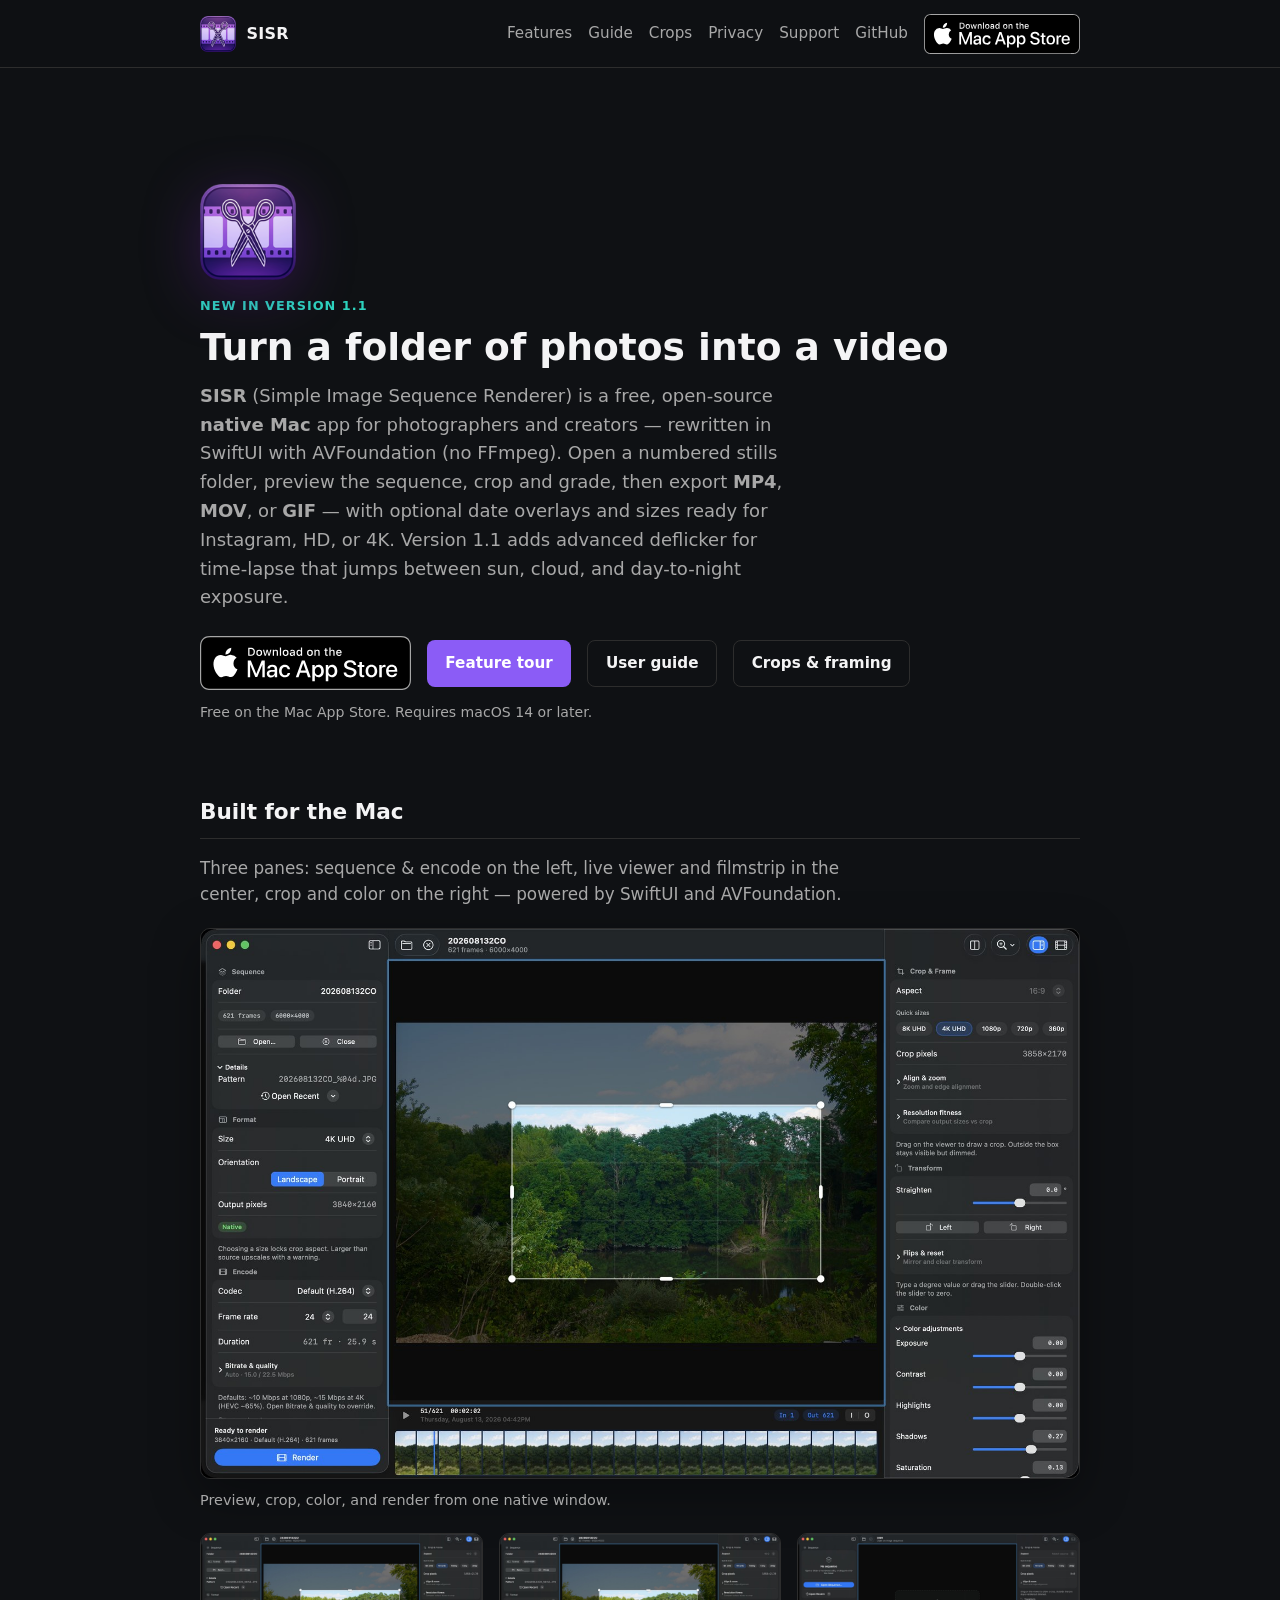
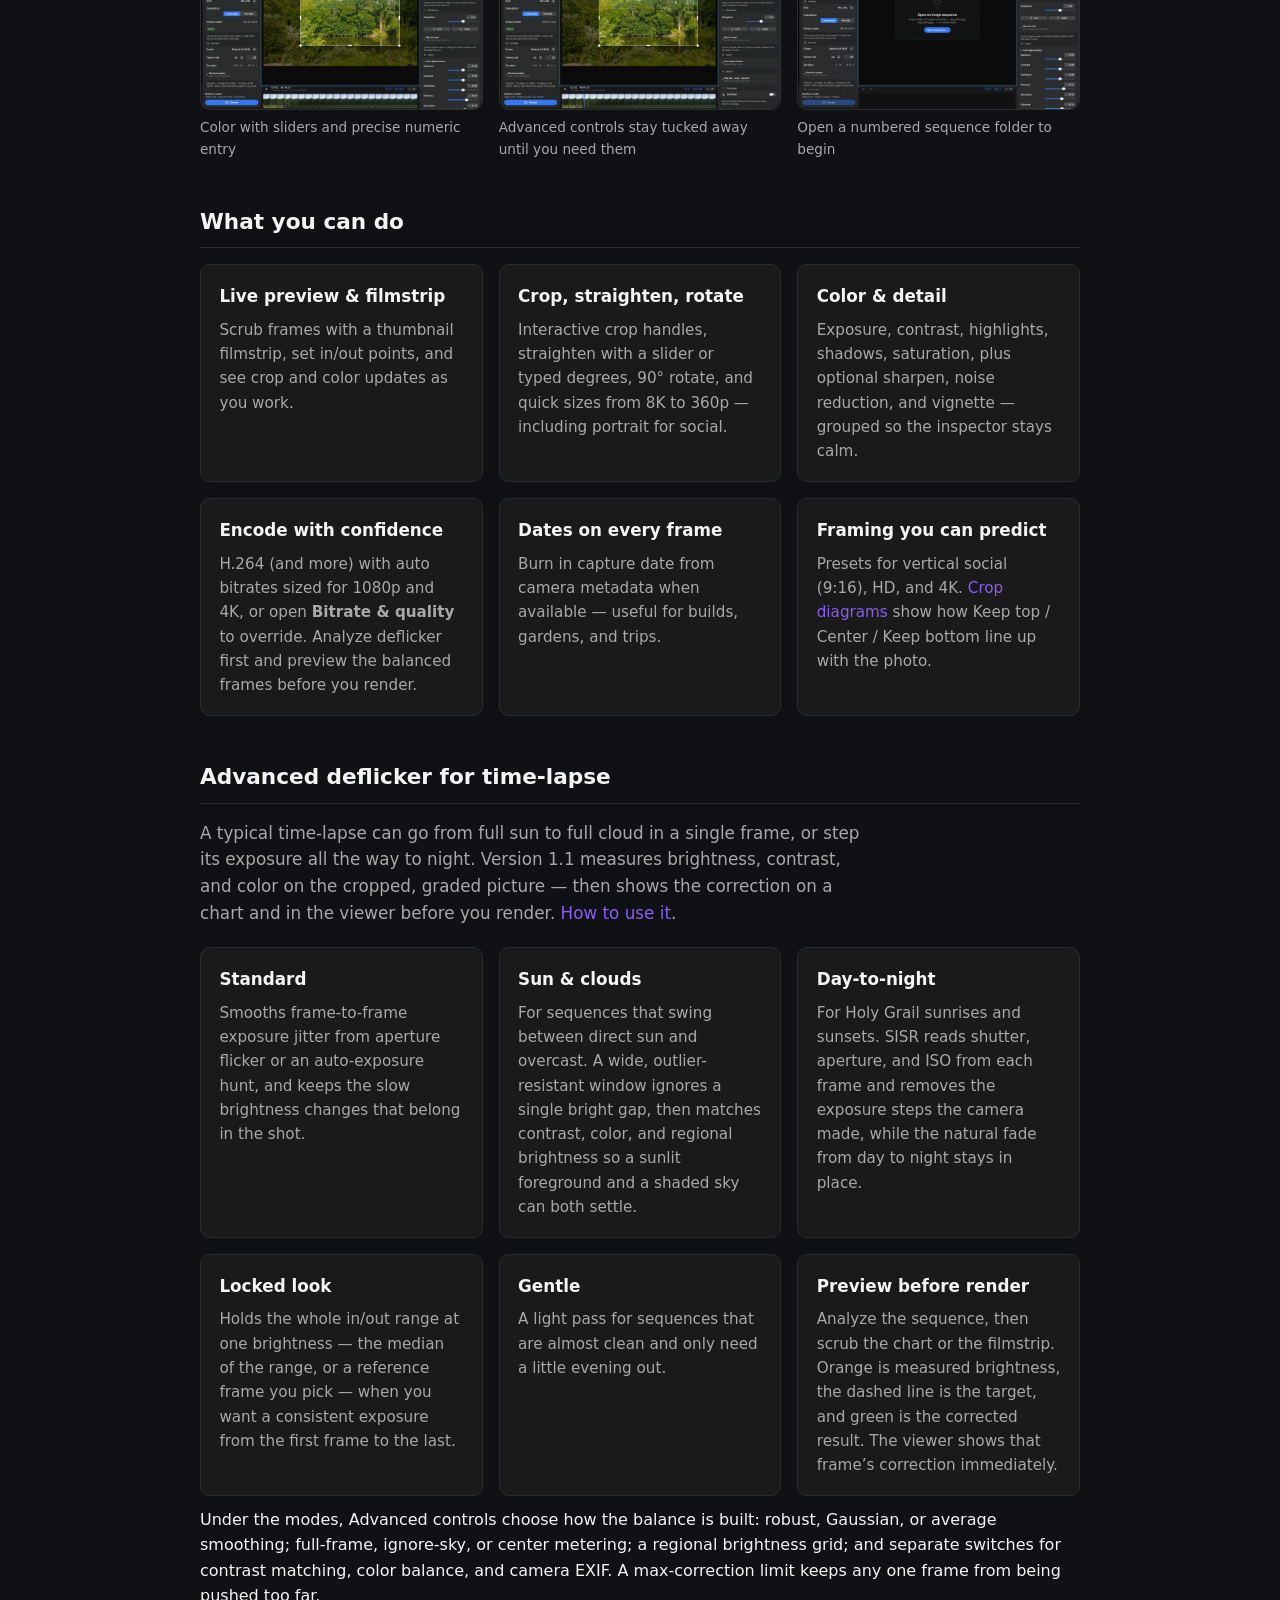
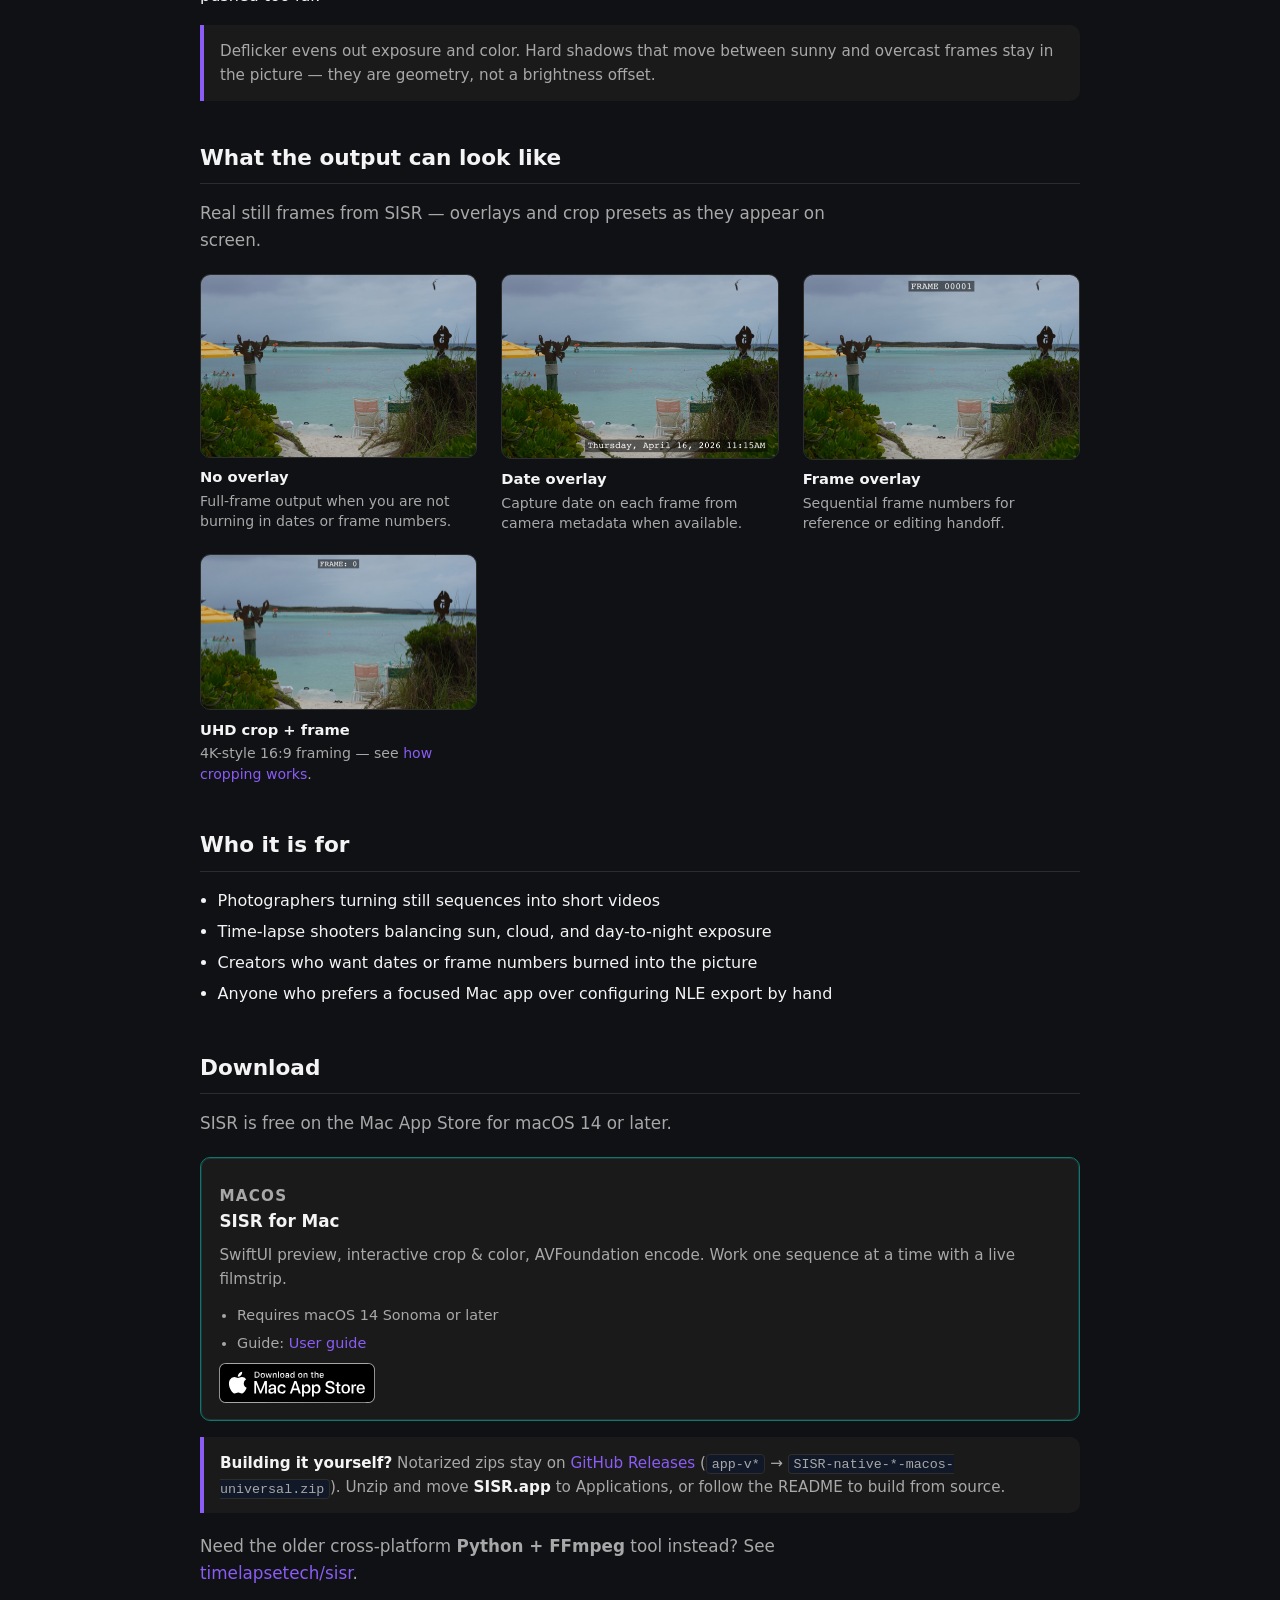
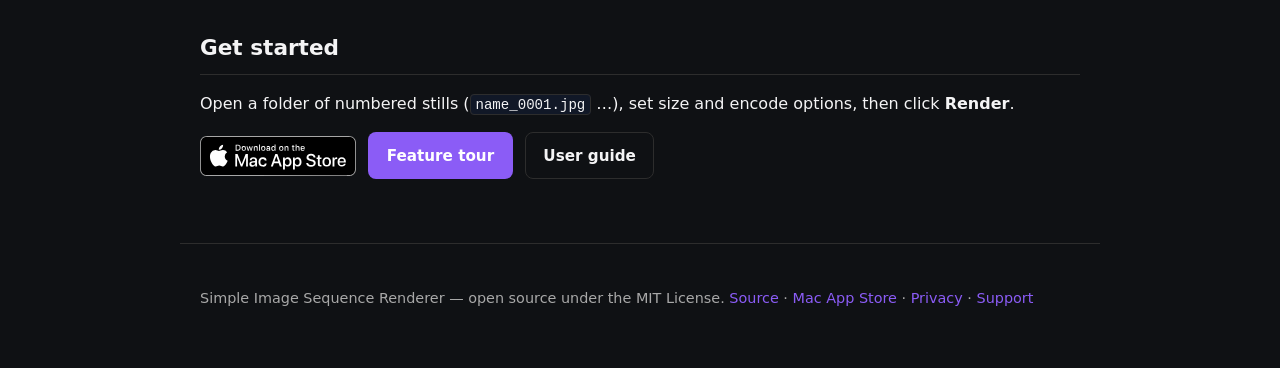
==== commit c7709ecd: "Add advanced deflicker options and update docs for v1.1.0" ====
--- a/docs/index.html
+++ b/docs/index.html
@@ -6,7 +6,7 @@
     <title>SISR — Simple Image Sequence Renderer for Mac</title>
     <meta
       name="description"
-      content="Native Mac app to turn numbered photo sequences into MP4, MOV, or GIF. Preview, crop, color, and encode with AVFoundation. Free on the Mac App Store."
+      content="Native Mac app to turn numbered photo sequences into MP4, MOV, or GIF. Preview, crop, color, deflicker time-lapse, and encode with AVFoundation. Free on the Mac App Store."
     />
     <link rel="icon" type="image/png" sizes="32x32" href="assets/favicon-32.png" />
     <link rel="apple-touch-icon" href="assets/icon-128.png" />
@@ -27,6 +27,7 @@
           <span>SISR</span>
         </a>
         <nav class="nav" aria-label="Primary">
+          <a href="features.html">Features</a>
           <a href="guide.html">Guide</a>
           <a href="crops.html">Crops</a>
           <a href="privacy.html">Privacy</a>
@@ -60,7 +61,7 @@
             decoding="async"
           />
         </p>
-        <p class="eyebrow">New native macOS app</p>
+        <p class="eyebrow">New in version 1.1</p>
         <h1>Turn a folder of photos into a video</h1>
         <p class="lead">
           <strong>SISR</strong> (Simple Image Sequence Renderer) is a free, open-source
@@ -68,7 +69,8 @@
           SwiftUI with AVFoundation (no FFmpeg). Open a numbered stills folder, preview the
           sequence, crop and grade, then export <strong>MP4</strong>, <strong>MOV</strong>,
           or <strong>GIF</strong> — with optional date overlays and sizes ready for
-          Instagram, HD, or 4K.
+          Instagram, HD, or 4K. Version 1.1 adds advanced deflicker for time-lapse that
+          jumps between sun, cloud, and day-to-night exposure.
         </p>
         <div class="btn-row">
           <a
@@ -83,7 +85,8 @@
               height="54"
             />
           </a>
-          <a class="btn btn--primary" href="guide.html">User guide</a>
+          <a class="btn btn--primary" href="features.html">Feature tour</a>
+          <a class="btn btn--ghost" href="guide.html">User guide</a>
           <a class="btn btn--ghost" href="crops.html">Crops &amp; framing</a>
         </div>
         <p class="download-hint">
@@ -174,8 +177,8 @@
             <h3>Encode with confidence</h3>
             <p>
               H.264 (and more) with auto bitrates sized for 1080p and 4K, or open
-              <strong>Bitrate &amp; quality</strong> to override. Deflicker analysis reports
-              progress before you render.
+              <strong>Bitrate &amp; quality</strong> to override. Analyze deflicker first
+              and preview the balanced frames before you render.
             </p>
           </article>
           <article class="card">
@@ -194,6 +197,79 @@
             </p>
           </article>
         </div>
+      </section>
+
+      <section id="deflicker" aria-labelledby="deflicker-heading">
+        <h2 id="deflicker-heading">Advanced deflicker for time-lapse</h2>
+        <p class="samples-showcase__lead">
+          A typical time-lapse can go from full sun to full cloud in a single frame, or
+          step its exposure all the way to night. Version 1.1 measures brightness,
+          contrast, and color on the cropped, graded picture — then shows the correction
+          on a chart and in the viewer before you render.
+          <a href="guide.html#deflicker">How to use it</a>.
+        </p>
+        <div class="card-grid">
+          <article class="card">
+            <h3>Standard</h3>
+            <p>
+              Smooths frame-to-frame exposure jitter from aperture flicker or an
+              auto-exposure hunt, and keeps the slow brightness changes that belong in
+              the shot.
+            </p>
+          </article>
+          <article class="card">
+            <h3>Sun &amp; clouds</h3>
+            <p>
+              For sequences that swing between direct sun and overcast. A wide,
+              outlier-resistant window ignores a single bright gap, then matches contrast,
+              color, and regional brightness so a sunlit foreground and a shaded sky can
+              both settle.
+            </p>
+          </article>
+          <article class="card">
+            <h3>Day-to-night</h3>
+            <p>
+              For Holy Grail sunrises and sunsets. SISR reads shutter, aperture, and ISO
+              from each frame and removes the exposure steps the camera made, while the
+              natural fade from day to night stays in place.
+            </p>
+          </article>
+          <article class="card">
+            <h3>Locked look</h3>
+            <p>
+              Holds the whole in/out range at one brightness — the median of the range,
+              or a reference frame you pick — when you want a consistent exposure from
+              the first frame to the last.
+            </p>
+          </article>
+          <article class="card">
+            <h3>Gentle</h3>
+            <p>
+              A light pass for sequences that are almost clean and only need a little
+              evening out.
+            </p>
+          </article>
+          <article class="card">
+            <h3>Preview before render</h3>
+            <p>
+              Analyze the sequence, then scrub the chart or the filmstrip. Orange is
+              measured brightness, the dashed line is the target, and green is the
+              corrected result. The viewer shows that frame’s correction immediately.
+            </p>
+          </article>
+        </div>
+        <p>
+          Under the modes, Advanced controls choose how the balance is built: robust,
+          Gaussian, or average smoothing; full-frame, ignore-sky, or center metering; a
+          regional brightness grid; and separate switches for contrast matching, color
+          balance, and camera EXIF. A max-correction limit keeps any one frame from being
+          pushed too far.
+        </p>
+        <p class="callout">
+          Deflicker evens out exposure and color. Hard shadows that move between sunny
+          and overcast frames stay in the picture — they are geometry, not a brightness
+          offset.
+        </p>
       </section>
 
       <section id="samples" class="samples-showcase" aria-labelledby="samples-heading">
@@ -265,6 +341,7 @@
         <h2>Who it is for</h2>
         <ul>
           <li>Photographers turning still sequences into short videos</li>
+          <li>Time-lapse shooters balancing sun, cloud, and day-to-night exposure</li>
           <li>Creators who want dates or frame numbers burned into the picture</li>
           <li>Anyone who prefers a focused Mac app over configuring NLE export by hand</li>
         </ul>
@@ -336,7 +413,8 @@
               height="40"
             />
           </a>
-          <a class="btn btn--primary" href="guide.html">User guide</a>
+          <a class="btn btn--primary" href="features.html">Feature tour</a>
+          <a class="btn btn--ghost" href="guide.html">User guide</a>
         </div>
       </section>
     </main>
--- a/docs/assets/style.css
+++ b/docs/assets/style.css
@@ -574,6 +574,52 @@
   color: var(--muted);
 }
 
+.feature {
+  display: grid;
+  grid-template-columns: minmax(200px, 280px) minmax(0, 1fr);
+  gap: 1.5rem 2rem;
+  align-items: start;
+  padding: 2.25rem 0;
+  border-top: 1px solid var(--border);
+}
+
+.feature h2 {
+  margin: 0.2rem 0 0.6rem;
+}
+
+.feature__shot {
+  margin: 0;
+}
+
+.feature__shot img {
+  width: 100%;
+  height: auto;
+  display: block;
+  border-radius: var(--radius);
+  border: 1px solid var(--border);
+  background: #111827;
+  box-shadow: 0 12px 36px rgba(0, 0, 0, 0.28);
+}
+
+.feature__copy p {
+  color: var(--muted);
+}
+
+.feature__copy h3 {
+  margin: 1.1rem 0 0.35rem;
+  font-size: 0.95rem;
+}
+
+@media (max-width: 720px) {
+  .feature {
+    grid-template-columns: 1fr;
+  }
+
+  .feature__shot {
+    max-width: 360px;
+  }
+}
+
 .steps {
   margin: 0.5rem 0 0.5rem 1.25rem;
   padding: 0;
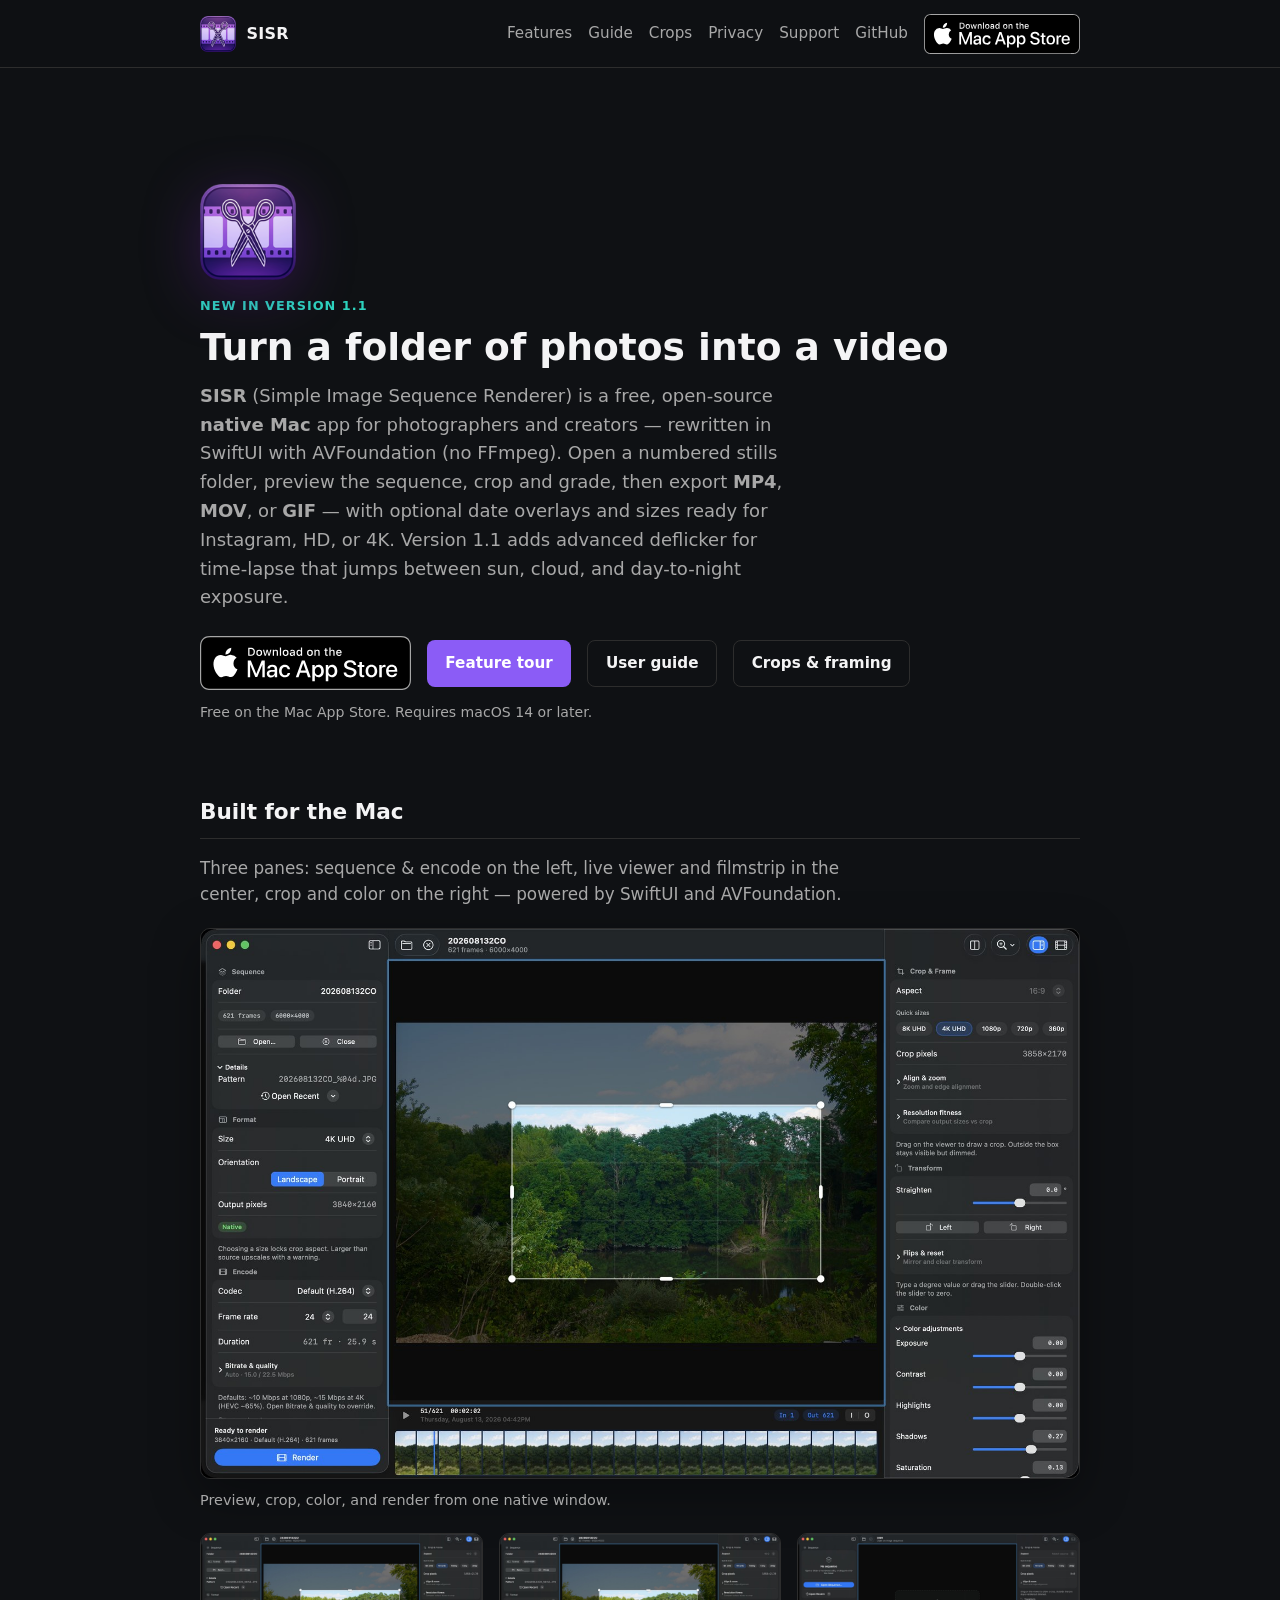
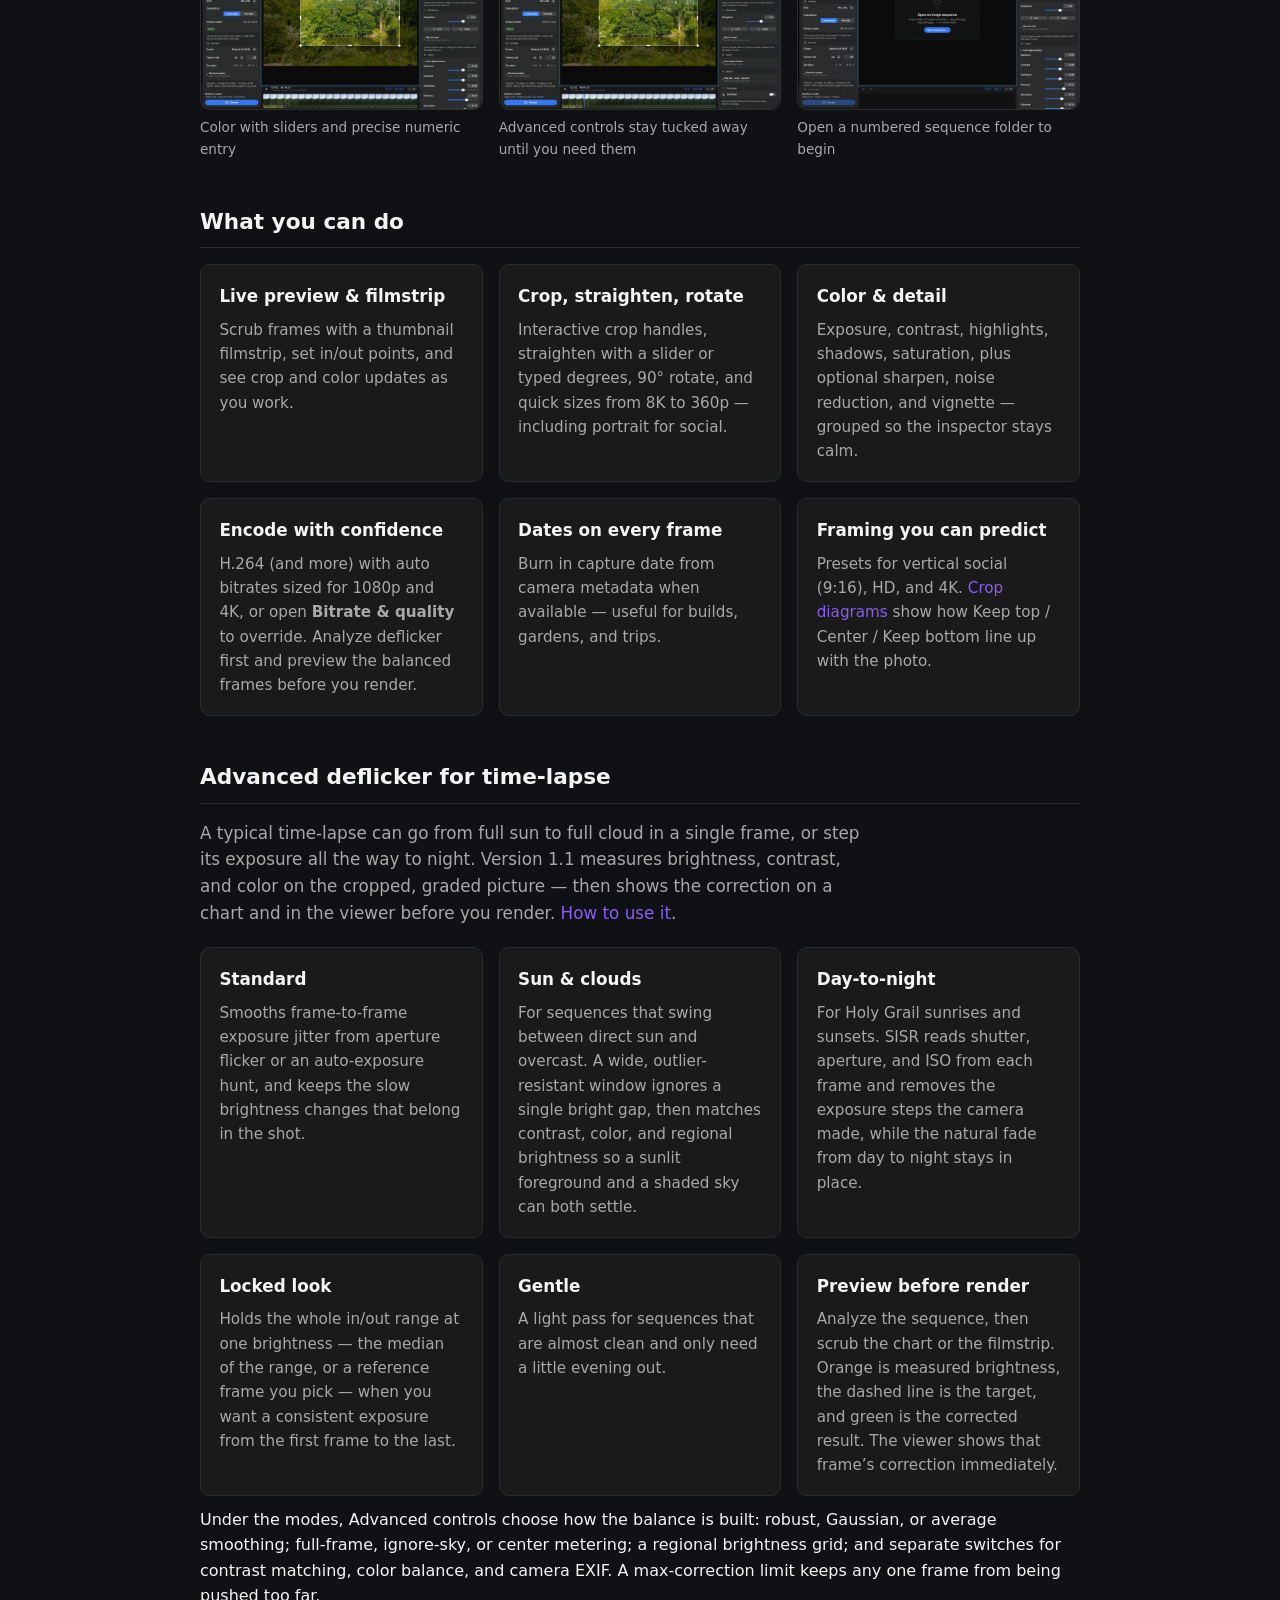
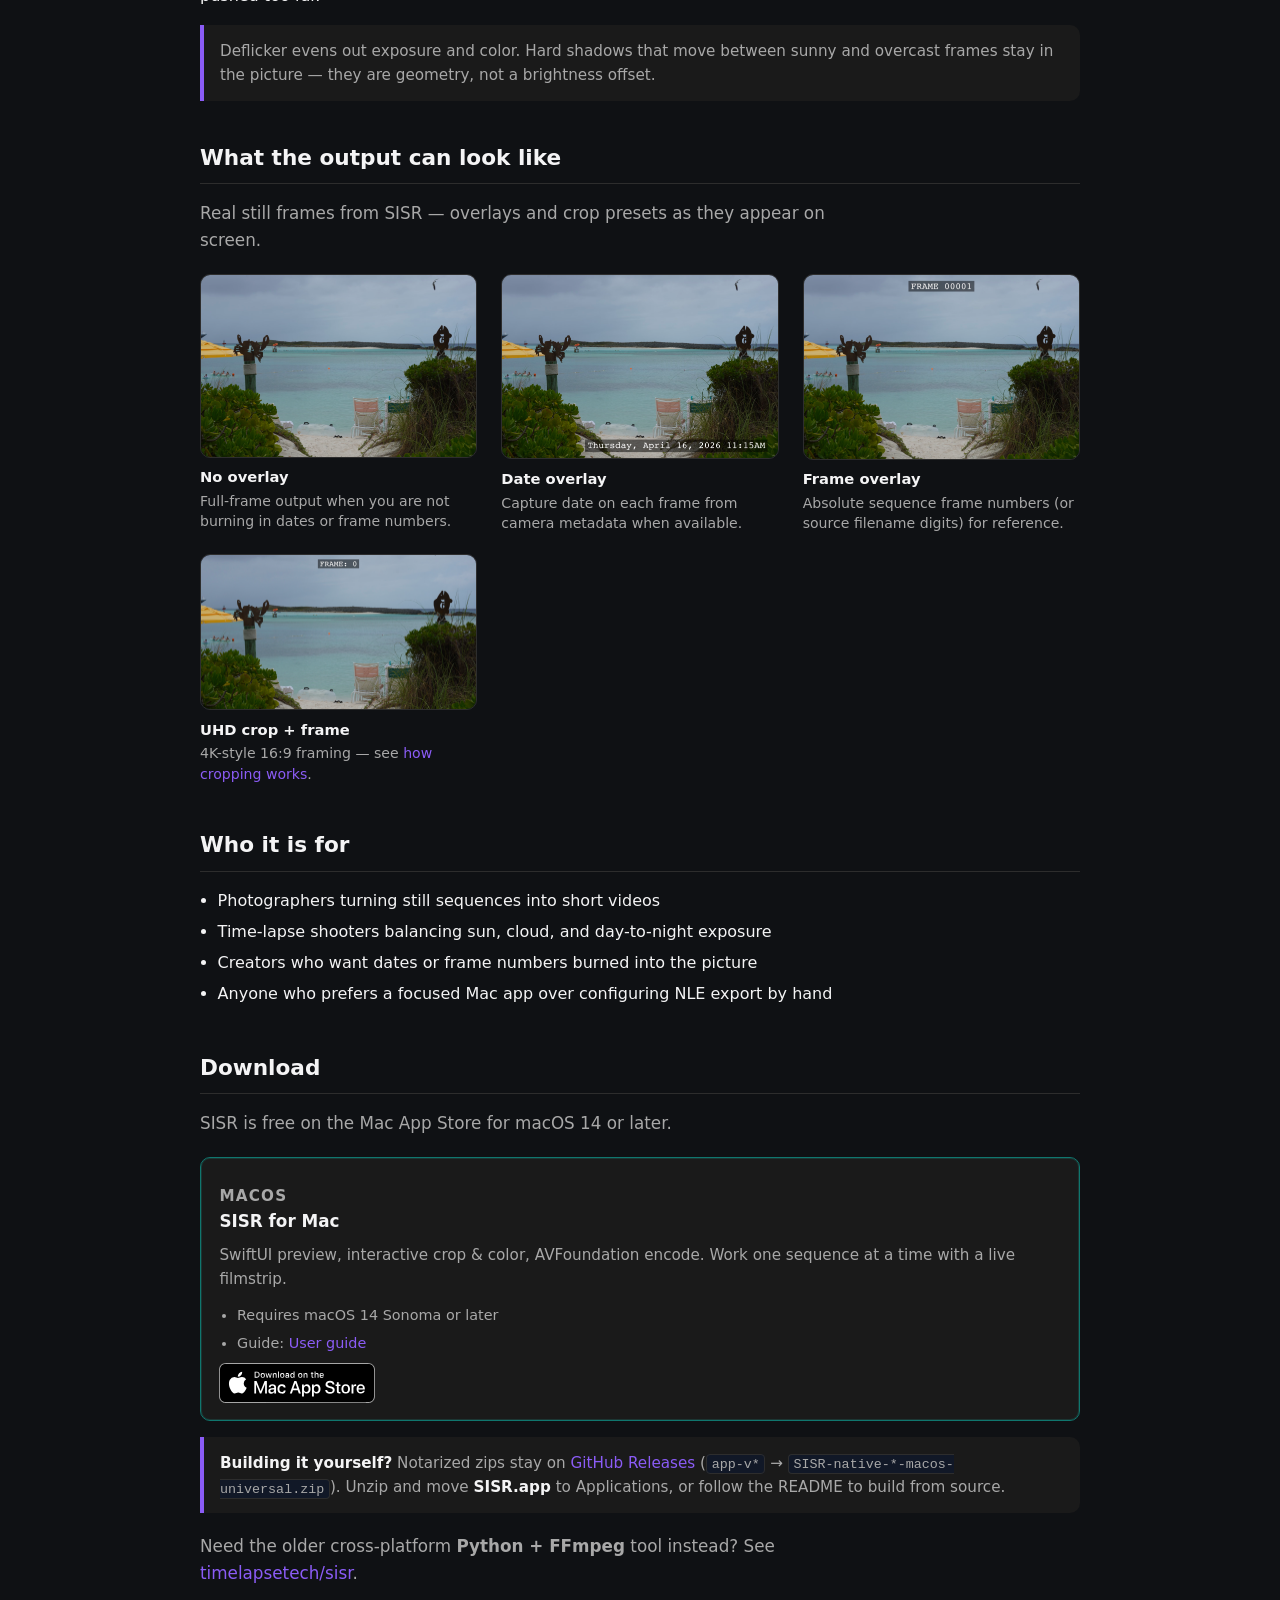
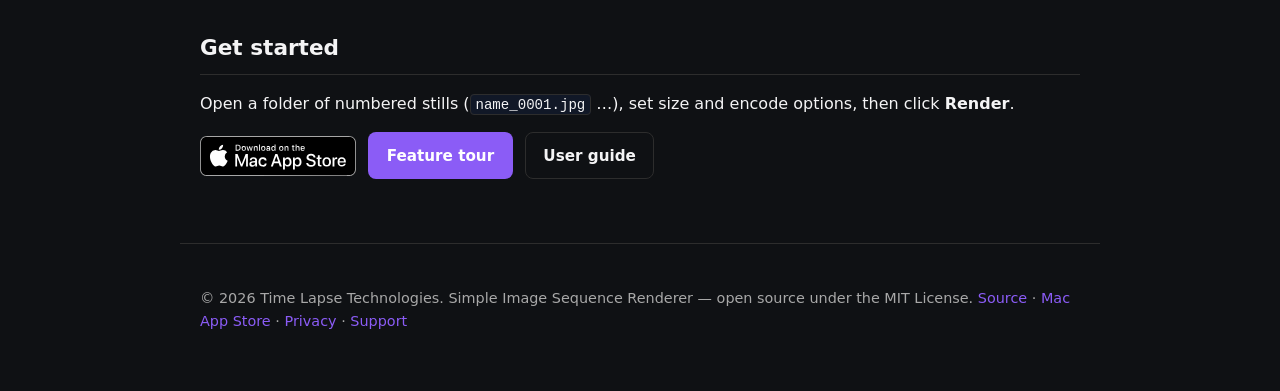
==== commit 5d88ad2b: "Fix for frame counting, and add speed options" ====
--- a/docs/index.html
+++ b/docs/index.html
@@ -317,7 +317,7 @@
             />
             <figcaption>
               <strong>Frame overlay</strong>
-              Sequential frame numbers for reference or editing handoff.
+              Absolute sequence frame numbers (or source filename digits) for reference.
             </figcaption>
           </figure>
           <figure class="sample-figure">
@@ -421,7 +421,8 @@
 
     <footer class="site-footer">
       <p>
-        Simple Image Sequence Renderer — open source under the MIT License.
+        © 2026 Time Lapse Technologies. Simple Image Sequence Renderer — open source under
+        the MIT License.
         <a href="https://github.com/timelapsetech/SISR-MacOS">Source</a>
         ·
         <a href="https://apps.apple.com/us/app/sisr/id6818915389?mt=12">Mac App Store</a>
